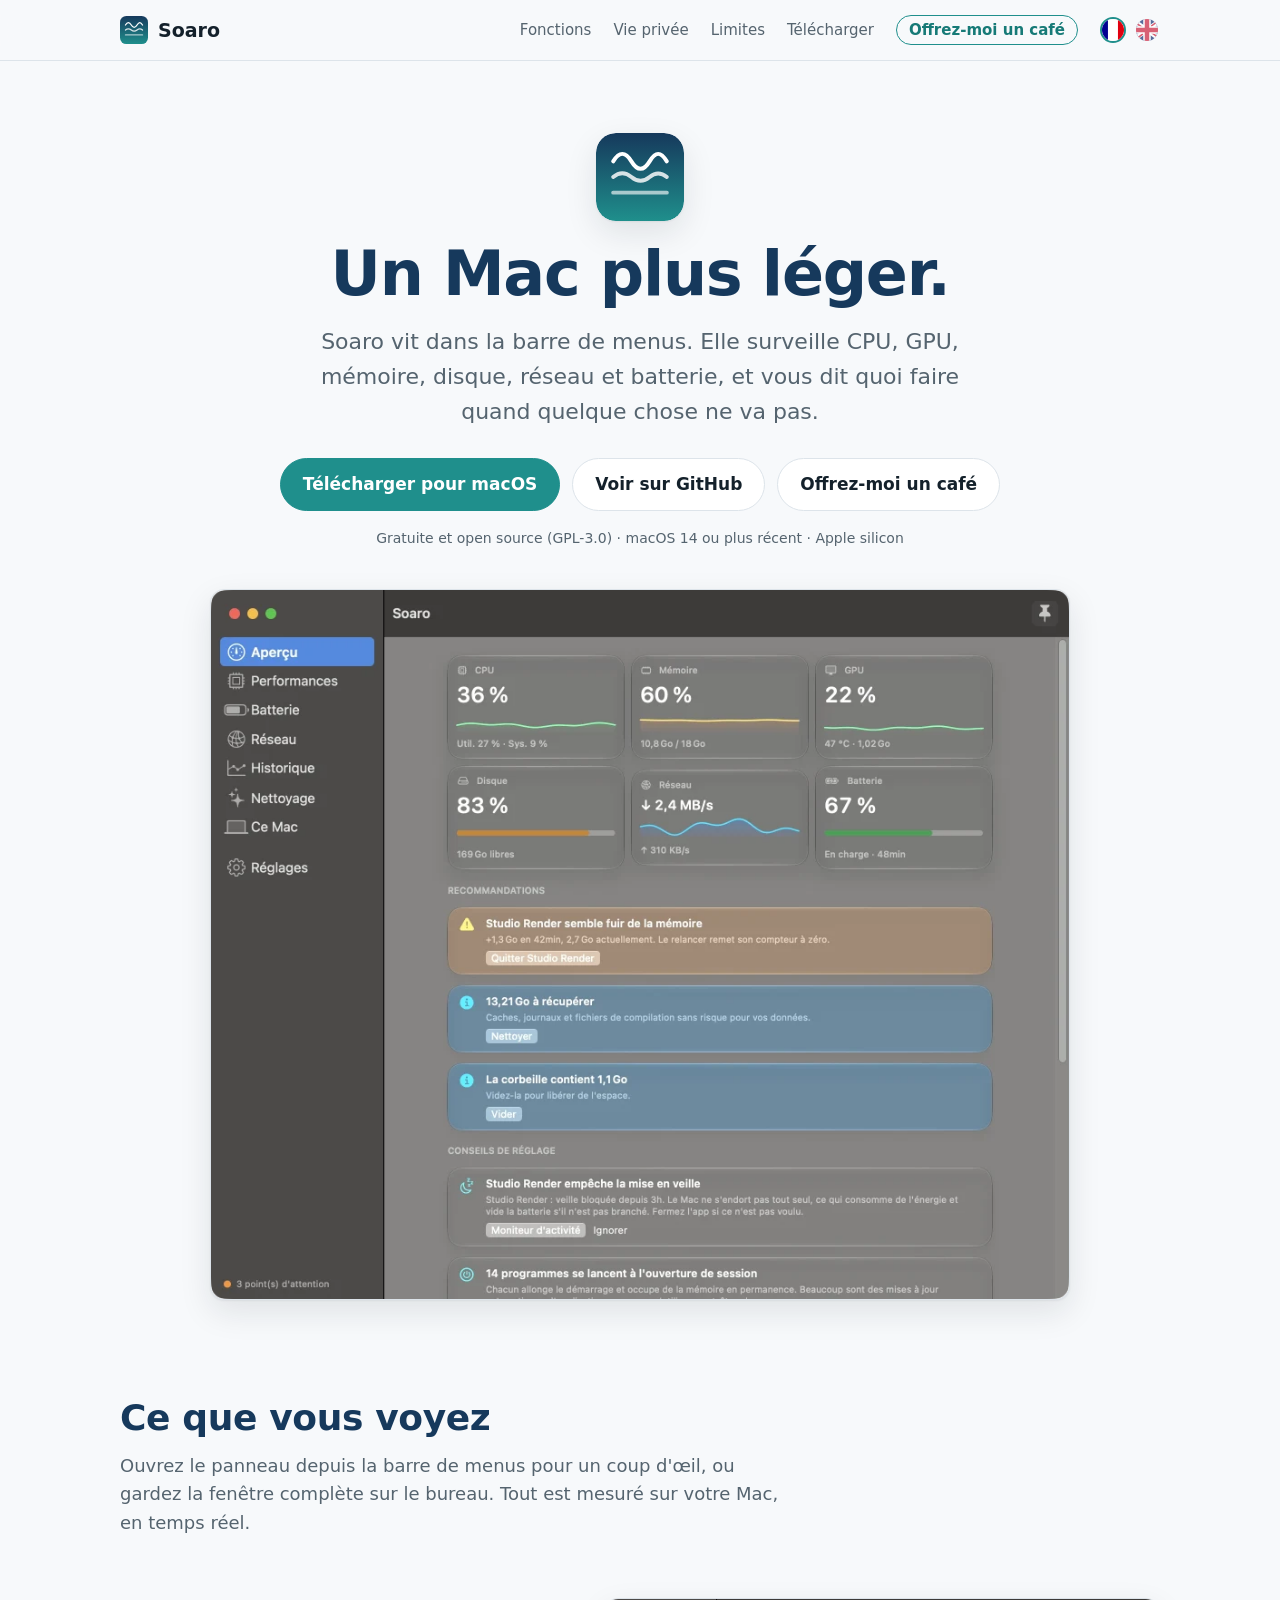
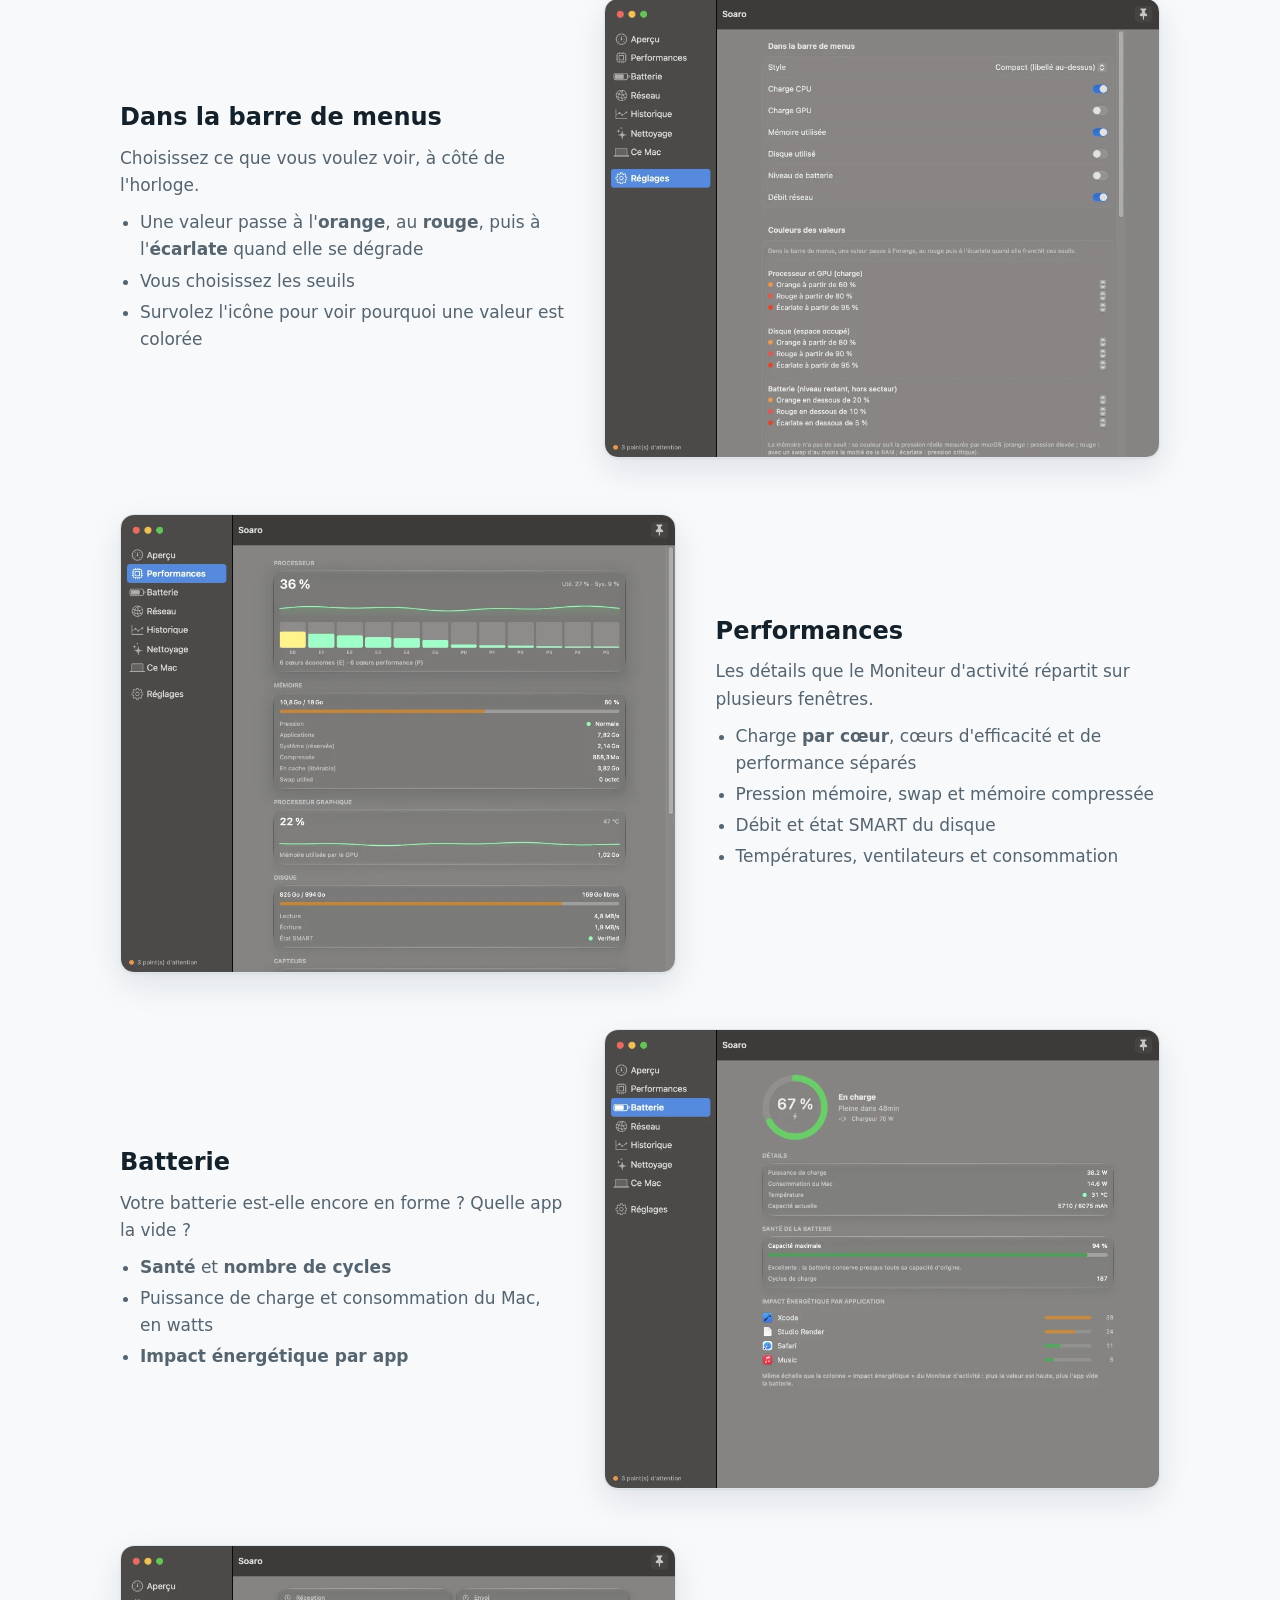
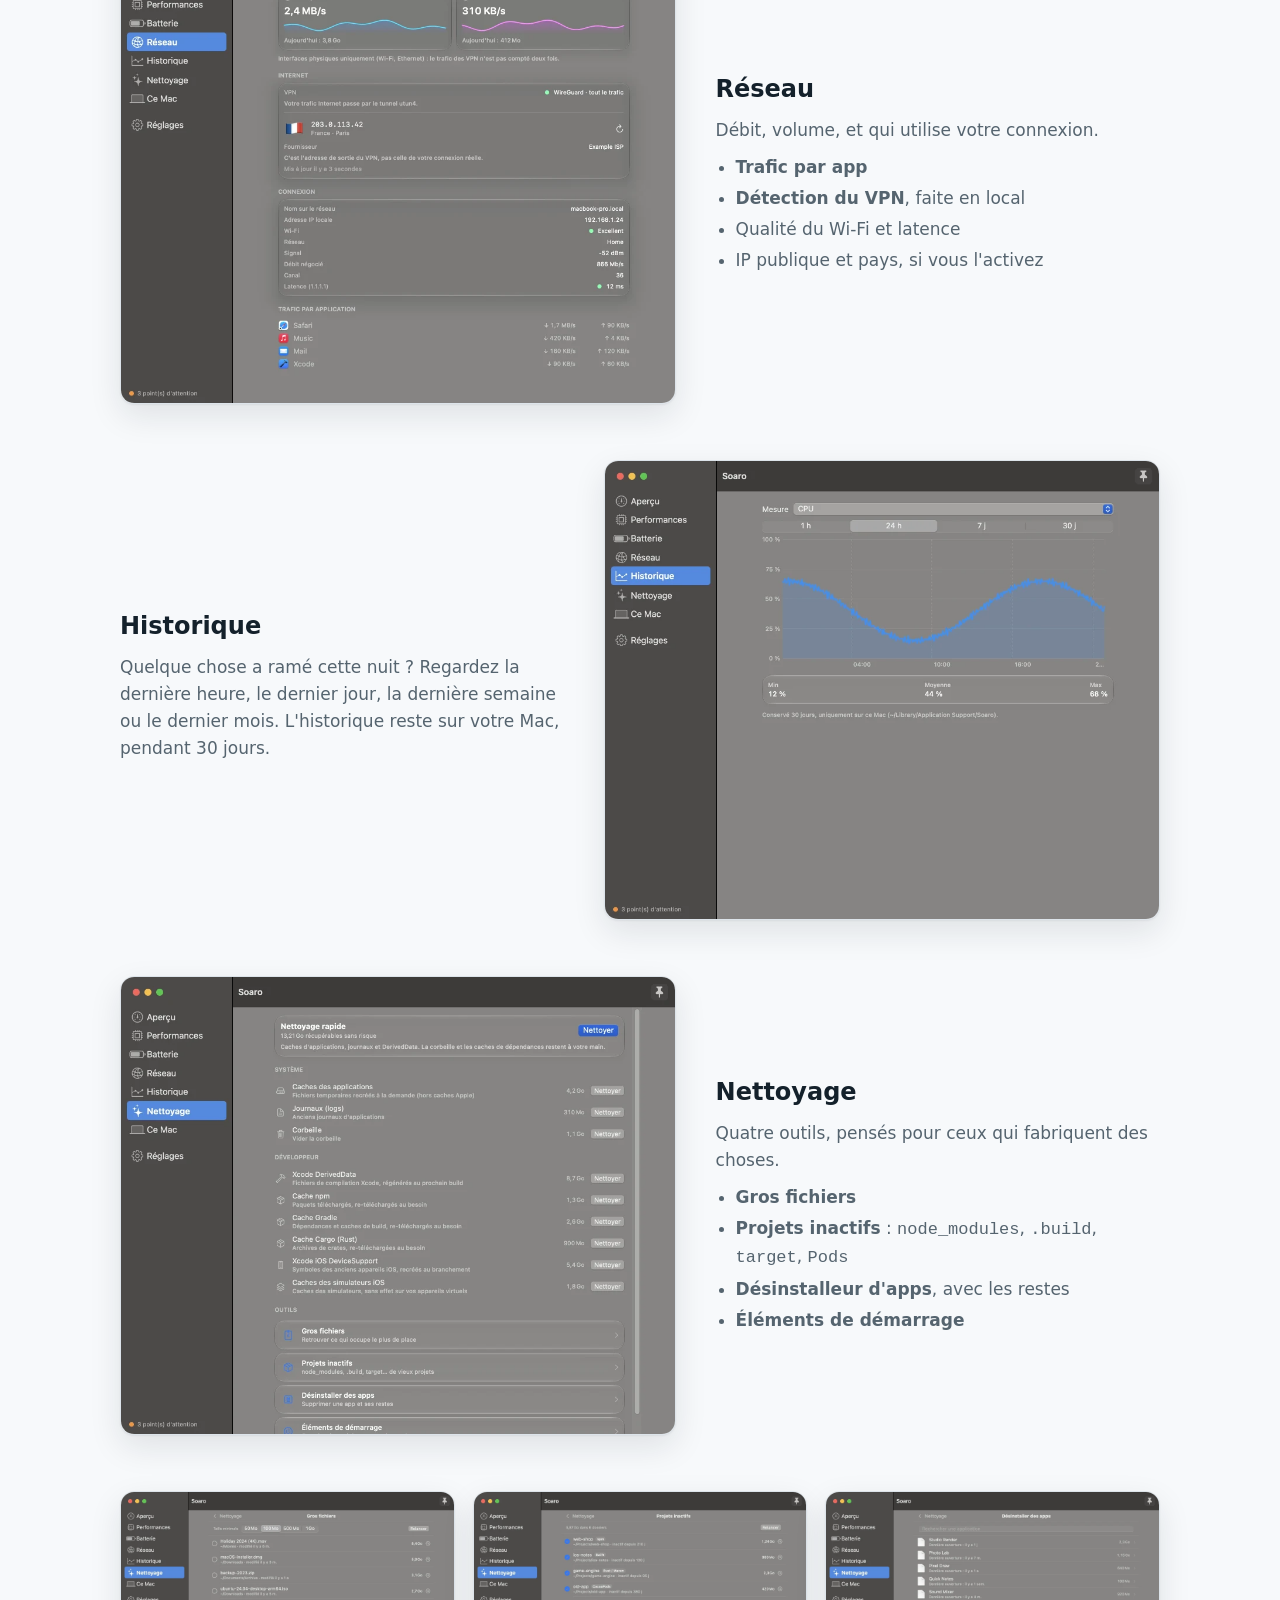
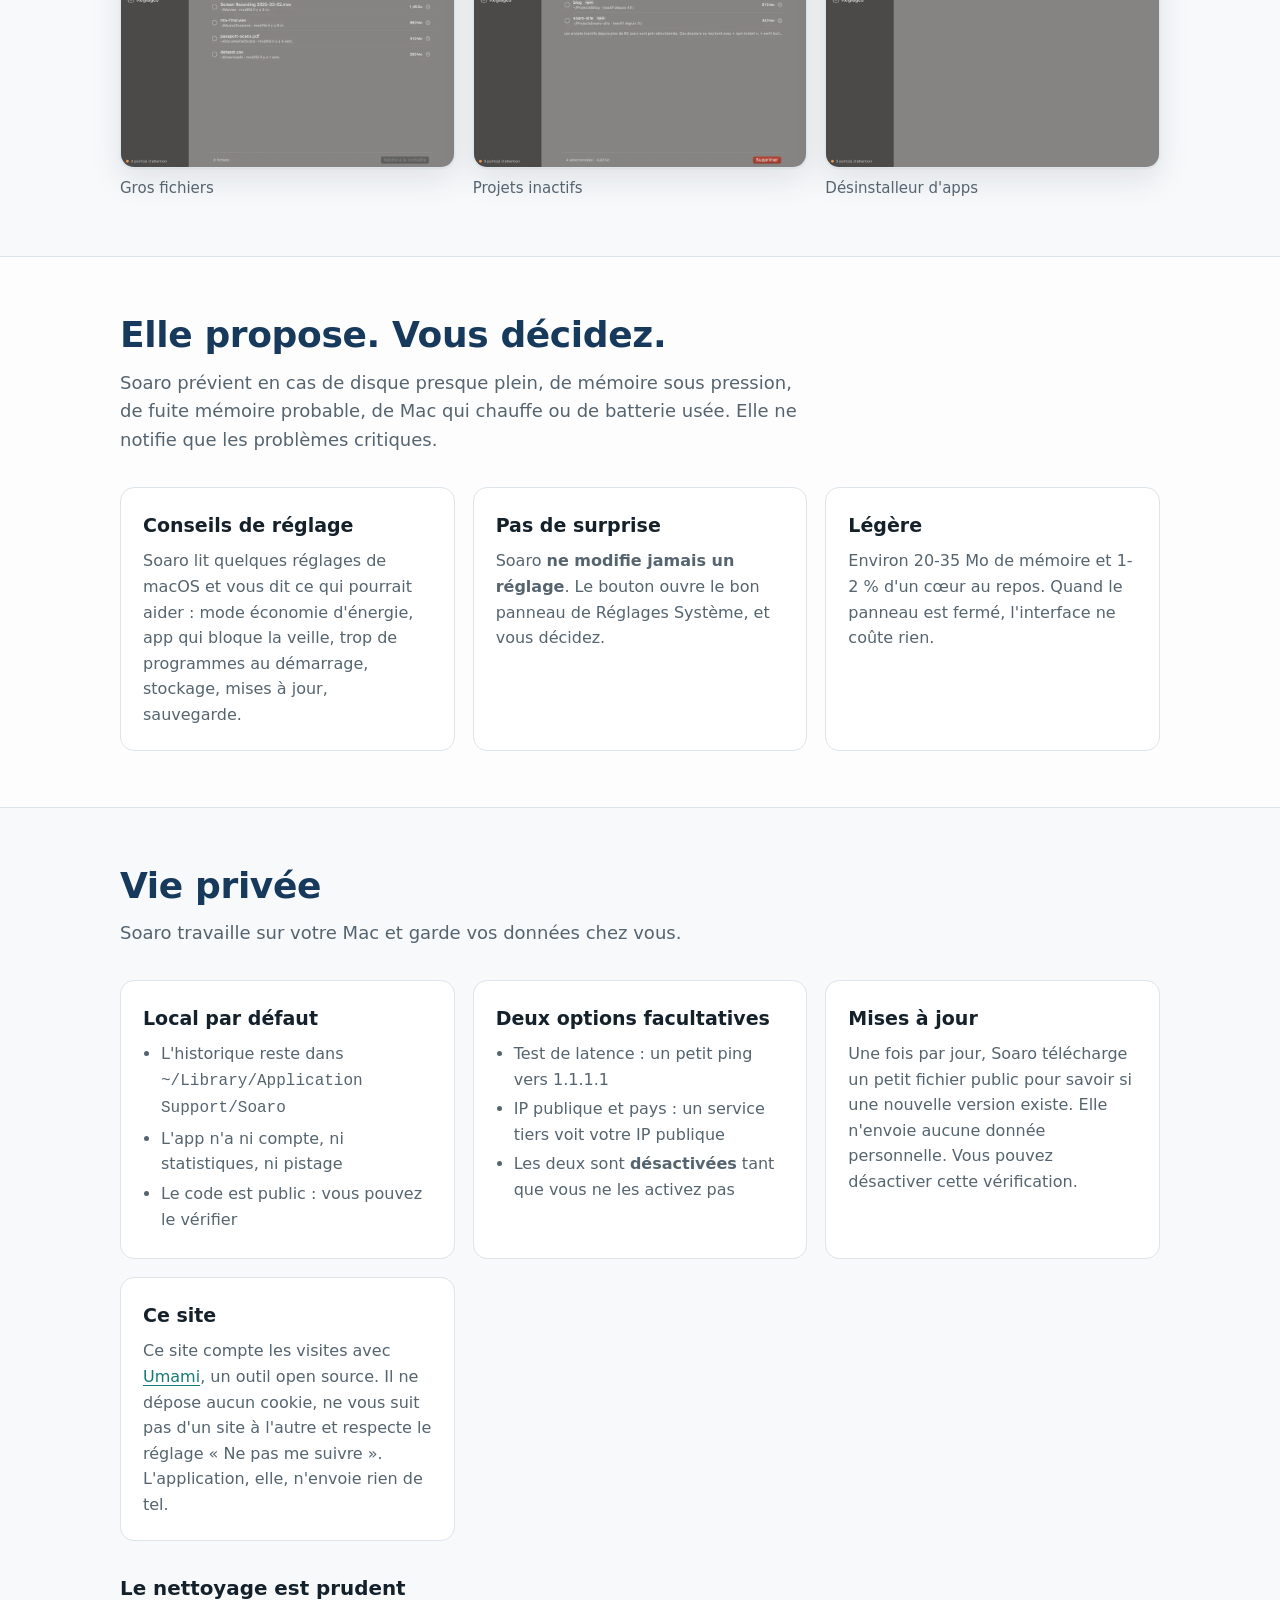
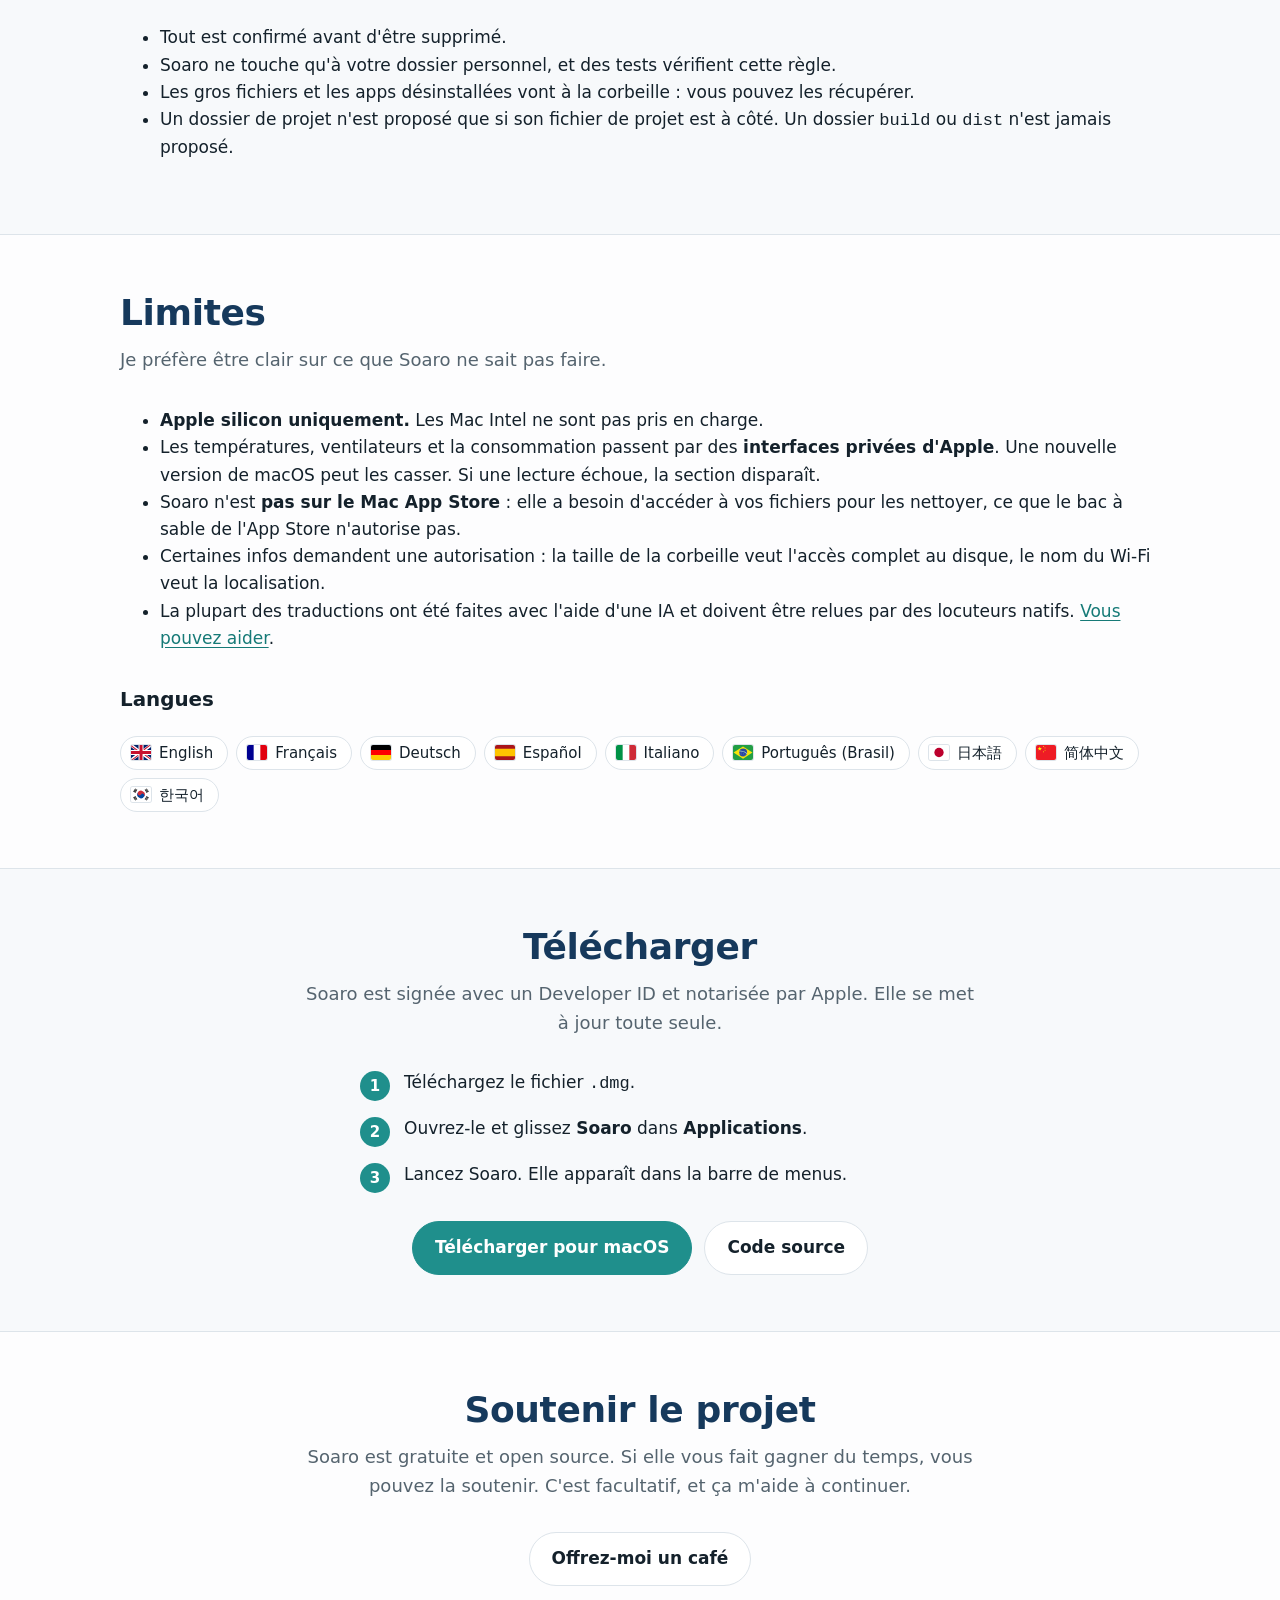
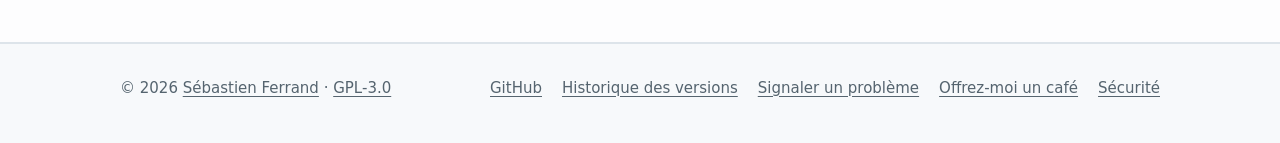
==== site/fr/index.html @ b53bcdc6 "Ajouter le site vitrine (EN/FR) : SEO, drapeaux, vignettes, Umami" ====
<!doctype html>
<html lang="fr">
<head>
  <meta charset="utf-8">
  <meta name="viewport" content="width=device-width, initial-scale=1">
  <title>Soaro : moniteur et nettoyeur Mac dans la barre de menus</title>
  <meta name="description" content="Soaro est une app Mac gratuite et open source. Elle surveille CPU, GPU, mémoire, disque, réseau et batterie depuis la barre de menus. Aucun pistage.">
  <meta name="robots" content="index, follow, max-image-preview:large">
  <meta name="author" content="Sébastien Ferrand">
  <meta name="color-scheme" content="light dark">
  <meta name="theme-color" media="(prefers-color-scheme: light)" content="#f7f9fb">
  <meta name="theme-color" media="(prefers-color-scheme: dark)" content="#0d151c">
  <link rel="canonical" href="https://soaro.app/fr/">
  <link rel="alternate" hreflang="en" href="https://soaro.app/">
  <link rel="alternate" hreflang="fr" href="https://soaro.app/fr/">
  <link rel="alternate" hreflang="x-default" href="https://soaro.app/">

  <link rel="icon" href="../favicon.ico" sizes="48x48">
  <link rel="icon" type="image/svg+xml" href="../icon.svg">
  <link rel="icon" type="image/png" sizes="32x32" href="../favicon-32.png">
  <link rel="apple-touch-icon" href="../apple-touch-icon.png">
  <link rel="manifest" href="../site.webmanifest">

  <meta property="og:type" content="website">
  <meta property="og:site_name" content="Soaro">
  <meta property="og:title" content="Soaro : un Mac plus léger">
  <meta property="og:description" content="Une app gratuite et open source dans la barre de menus, qui surveille votre Mac et aide à le garder rapide et propre.">
  <meta property="og:url" content="https://soaro.app/fr/">
  <meta property="og:locale" content="fr_FR">
  <meta property="og:locale:alternate" content="en_US">
  <meta property="og:image" content="https://soaro.app/og-fr.png">
  <meta property="og:image:type" content="image/png">
  <meta property="og:image:width" content="1200">
  <meta property="og:image:height" content="630">
  <meta property="og:image:alt" content="La fenêtre de Soaro avec les jauges CPU, mémoire, GPU, disque, réseau et batterie, à côté du titre « Un Mac plus léger. »">
  <meta name="twitter:card" content="summary_large_image">
  <meta name="twitter:title" content="Soaro : un Mac plus léger">
  <meta name="twitter:description" content="Une app gratuite et open source dans la barre de menus, qui surveille votre Mac et aide à le garder rapide et propre.">
  <meta name="twitter:image" content="https://soaro.app/og-fr.png">
  <meta name="twitter:image:alt" content="La fenêtre de Soaro avec les jauges CPU, mémoire, GPU, disque, réseau et batterie, à côté du titre « Un Mac plus léger. »">

  <link rel="stylesheet" href="../style.css">
  <script type="application/ld+json">
{
  "@context": "https://schema.org",
  "@graph": [
    {
      "@type": "WebSite",
      "@id": "https://soaro.app/#website",
      "url": "https://soaro.app/",
      "name": "Soaro",
      "inLanguage": [
        "en",
        "fr"
      ],
      "publisher": {
        "@id": "https://soaro.app/#author"
      }
    },
    {
      "@type": "Person",
      "@id": "https://soaro.app/#author",
      "name": "Sébastien Ferrand",
      "url": "https://sferrand.fr",
      "sameAs": [
        "https://sferrand.fr",
        "https://github.com/sebmafate"
      ]
    },
    {
      "@type": "SoftwareApplication",
      "@id": "https://soaro.app/fr/#app",
      "name": "Soaro",
      "url": "https://soaro.app/fr/",
      "description": "Soaro est une app Mac gratuite et open source. Elle surveille CPU, GPU, mémoire, disque, réseau et batterie depuis la barre de menus. Aucun pistage.",
      "applicationCategory": "UtilitiesApplication",
      "operatingSystem": "macOS 14 or later",
      "softwareRequirements": "Apple silicon Mac",
      "isAccessibleForFree": true,
      "offers": {
        "@type": "Offer",
        "price": "0",
        "priceCurrency": "EUR",
        "url": "https://github.com/sebmafate/soaro/releases/latest"
      },
      "downloadUrl": "https://github.com/sebmafate/soaro/releases/latest",
      "installUrl": "https://github.com/sebmafate/soaro/releases/latest",
      "license": "https://www.gnu.org/licenses/gpl-3.0.html",
      "codeRepository": "https://github.com/sebmafate/soaro",
      "image": "https://soaro.app/icon-512.png",
      "screenshot": [
        "https://soaro.app/og-fr.png",
        "https://soaro.app/screenshots/fr-performance.webp",
        "https://soaro.app/screenshots/fr-battery.webp",
        "https://soaro.app/screenshots/fr-network.webp"
      ],
      "featureList": [
        "Surveillance en temps réel du CPU, du GPU, de la mémoire, du disque, du réseau et de la batterie",
        "Charge par cœur, températures, ventilateurs et consommation",
        "Santé de la batterie, cycles et impact énergétique par app",
        "Détection du VPN et trafic réseau par app",
        "Historique sur 30 jours",
        "Nettoyage des caches, des gros fichiers, des projets de dev inactifs et des apps",
        "Recommandations et conseils de réglage, sans jamais modifier un réglage",
        "Neuf langues, aucun pistage"
      ],
      "inLanguage": [
        "en",
        "fr",
        "de",
        "es",
        "it",
        "pt-BR",
        "ja",
        "zh-Hans",
        "ko"
      ],
      "author": {
        "@id": "https://soaro.app/#author"
      },
      "isPartOf": {
        "@id": "https://soaro.app/#website"
      }
    }
  ]
}
  </script>
  <script defer src="https://stats.sferrand.fr/script.js" data-website-id="93d33848-dae3-495a-8455-1bc2f042047a" data-domains="soaro.app" data-do-not-track="true"></script>
</head>
<body>
<a class="skip" href="#main">Aller au contenu</a>
<header class="site">
  <div class="wrap">
    <a class="brand" href="./"><img src="../icon.svg" alt="" width="28" height="28">Soaro</a>
    <nav aria-label="Principal">
      <a class="hide-sm" href="#features">Fonctions</a>
      <a class="hide-sm" href="#privacy">Vie privée</a>
      <a class="hide-sm" href="#limits">Limites</a>
      <a href="#download">Télécharger</a>
      <a class="coffee hide-sm" href="https://buymeacoffee.com/sebmafate">Offrez-moi un café</a>
      <div class="langsel" role="group" aria-label="Langue">
        <a href="./" hreflang="fr" lang="fr" aria-current="page" title="Français"><img src="../flags/fr.svg" alt="Français" width="26" height="26"></a>
        <a href="../" hreflang="en" lang="en" title="English"><img src="../flags/gb.svg" alt="English" width="26" height="26"></a>
      </div>
    </nav>
  </div>
</header>

<main id="main">
  <div class="wrap hero">
    <img class="logo" src="../icon.svg" alt="Icône de Soaro" width="88" height="88">
    <h1>Un Mac plus léger.</h1>
    <p class="lead">Soaro vit dans la barre de menus. Elle surveille CPU, GPU, mémoire, disque, réseau et batterie, et vous dit quoi faire quand quelque chose ne va pas.</p>
    <div class="actions">
      <a class="btn primary" href="https://github.com/sebmafate/soaro/releases/latest">Télécharger pour macOS</a>
      <a class="btn" href="https://github.com/sebmafate/soaro">Voir sur GitHub</a>
      <a class="btn" href="https://buymeacoffee.com/sebmafate">Offrez-moi un café</a>
    </div>
    <p class="meta">Gratuite et open source (GPL-3.0) · macOS 14 ou plus récent · Apple silicon</p>
    <img class="shot" src="../screenshots/fr-overview-946.webp" srcset="../screenshots/fr-overview-946.webp 946w, ../screenshots/fr-overview.webp 1892w" sizes="(min-width: 900px) 860px, calc(100vw - 40px)" decoding="async" width="946" height="782" alt="La fenêtre de Soaro : six jauges pour CPU, mémoire, GPU, disque, réseau et batterie, puis des recommandations" fetchpriority="high">
  </div>

  <section id="features">
    <div class="wrap">
      <h2>Ce que vous voyez</h2>
      <p class="intro">Ouvrez le panneau depuis la barre de menus pour un coup d'œil, ou gardez la fenêtre complète sur le bureau. Tout est mesuré sur votre Mac, en temps réel.</p>

      <div class="feature">
        <div class="text">
          <h3>Dans la barre de menus</h3>
          <p>Choisissez ce que vous voulez voir, à côté de l'horloge.</p>
          <ul>
            <li>Une valeur passe à l'<strong>orange</strong>, au <strong>rouge</strong>, puis à l'<strong>écarlate</strong> quand elle se dégrade</li>
            <li>Vous choisissez les seuils</li>
            <li>Survolez l'icône pour voir pourquoi une valeur est colorée</li>
          </ul>
        </div>
        <img class="shot" src="../screenshots/fr-settings-946.webp" srcset="../screenshots/fr-settings-946.webp 946w, ../screenshots/fr-settings.webp 1892w" sizes="(min-width: 820px) 580px, calc(100vw - 40px)" decoding="async" width="946" height="782" loading="lazy" alt="Réglages : choix des valeurs affichées dans la barre de menus et seuils de couleur">
      </div>

      <div class="feature">
        <div class="text">
          <h3>Performances</h3>
          <p>Les détails que le Moniteur d'activité répartit sur plusieurs fenêtres.</p>
          <ul>
            <li>Charge <strong>par cœur</strong>, cœurs d'efficacité et de performance séparés</li>
            <li>Pression mémoire, swap et mémoire compressée</li>
            <li>Débit et état SMART du disque</li>
            <li>Températures, ventilateurs et consommation</li>
          </ul>
        </div>
        <img class="shot" src="../screenshots/fr-performance-946.webp" srcset="../screenshots/fr-performance-946.webp 946w, ../screenshots/fr-performance.webp 1892w" sizes="(min-width: 820px) 580px, calc(100vw - 40px)" decoding="async" width="946" height="782" loading="lazy" alt="Onglet Performances avec une barre par cœur de processeur et le détail de la mémoire">
      </div>

      <div class="feature">
        <div class="text">
          <h3>Batterie</h3>
          <p>Votre batterie est-elle encore en forme ? Quelle app la vide ?</p>
          <ul>
            <li><strong>Santé</strong> et <strong>nombre de cycles</strong></li>
            <li>Puissance de charge et consommation du Mac, en watts</li>
            <li><strong>Impact énergétique par app</strong></li>
          </ul>
        </div>
        <img class="shot" src="../screenshots/fr-battery-946.webp" srcset="../screenshots/fr-battery-946.webp 946w, ../screenshots/fr-battery.webp 1892w" sizes="(min-width: 820px) 580px, calc(100vw - 40px)" decoding="async" width="946" height="782" loading="lazy" alt="Onglet Batterie avec le niveau de charge, la santé et l'impact énergétique par app">
      </div>

      <div class="feature">
        <div class="text">
          <h3>Réseau</h3>
          <p>Débit, volume, et qui utilise votre connexion.</p>
          <ul>
            <li><strong>Trafic par app</strong></li>
            <li><strong>Détection du VPN</strong>, faite en local</li>
            <li>Qualité du Wi-Fi et latence</li>
            <li>IP publique et pays, si vous l'activez</li>
          </ul>
        </div>
        <img class="shot" src="../screenshots/fr-network-946.webp" srcset="../screenshots/fr-network-946.webp 946w, ../screenshots/fr-network.webp 1892w" sizes="(min-width: 820px) 580px, calc(100vw - 40px)" decoding="async" width="946" height="782" loading="lazy" alt="Onglet Réseau avec les débits, l'état du VPN et le trafic par app">
      </div>

      <div class="feature">
        <div class="text">
          <h3>Historique</h3>
          <p>Quelque chose a ramé cette nuit ? Regardez la dernière heure, le dernier jour, la dernière semaine ou le dernier mois. L'historique reste sur votre Mac, pendant 30 jours.</p>
        </div>
        <img class="shot" src="../screenshots/fr-history-946.webp" srcset="../screenshots/fr-history-946.webp 946w, ../screenshots/fr-history.webp 1892w" sizes="(min-width: 820px) 580px, calc(100vw - 40px)" decoding="async" width="946" height="782" loading="lazy" alt="Onglet Historique avec un graphique du CPU sur 24 heures">
      </div>

      <div class="feature">
        <div class="text">
          <h3>Nettoyage</h3>
          <p>Quatre outils, pensés pour ceux qui fabriquent des choses.</p>
          <ul>
            <li><strong>Gros fichiers</strong></li>
            <li><strong>Projets inactifs</strong> : <code>node_modules</code>, <code>.build</code>, <code>target</code>, <code>Pods</code></li>
            <li><strong>Désinstalleur d'apps</strong>, avec les restes</li>
            <li><strong>Éléments de démarrage</strong></li>
          </ul>
        </div>
        <img class="shot" src="../screenshots/fr-cleanup-946.webp" srcset="../screenshots/fr-cleanup-946.webp 946w, ../screenshots/fr-cleanup.webp 1892w" sizes="(min-width: 820px) 580px, calc(100vw - 40px)" decoding="async" width="946" height="782" loading="lazy" alt="Onglet Nettoyage avec les caches et les quatre outils">
      </div>

      <div class="tools">
        <figure><img class="shot" src="../screenshots/fr-cleanup-largeFiles-946.webp" srcset="../screenshots/fr-cleanup-largeFiles-946.webp 946w, ../screenshots/fr-cleanup-largeFiles.webp 1892w" sizes="(min-width: 820px) 330px, calc(100vw - 40px)" decoding="async" width="946" height="782" loading="lazy" alt="Outil Gros fichiers"><figcaption>Gros fichiers</figcaption></figure>
        <figure><img class="shot" src="../screenshots/fr-cleanup-devProjects-946.webp" srcset="../screenshots/fr-cleanup-devProjects-946.webp 946w, ../screenshots/fr-cleanup-devProjects.webp 1892w" sizes="(min-width: 820px) 330px, calc(100vw - 40px)" decoding="async" width="946" height="782" loading="lazy" alt="Outil Projets inactifs"><figcaption>Projets inactifs</figcaption></figure>
        <figure><img class="shot" src="../screenshots/fr-cleanup-uninstaller-946.webp" srcset="../screenshots/fr-cleanup-uninstaller-946.webp 946w, ../screenshots/fr-cleanup-uninstaller.webp 1892w" sizes="(min-width: 820px) 330px, calc(100vw - 40px)" decoding="async" width="946" height="782" loading="lazy" alt="Désinstalleur d'apps"><figcaption>Désinstalleur d'apps</figcaption></figure>
      </div>
    </div>
  </section>

  <section class="alt">
    <div class="wrap">
      <h2>Elle propose. Vous décidez.</h2>
      <p class="intro">Soaro prévient en cas de disque presque plein, de mémoire sous pression, de fuite mémoire probable, de Mac qui chauffe ou de batterie usée. Elle ne notifie que les problèmes critiques.</p>
      <div class="cards">
        <div class="card">
          <h3>Conseils de réglage</h3>
          <p>Soaro lit quelques réglages de macOS et vous dit ce qui pourrait aider : mode économie d'énergie, app qui bloque la veille, trop de programmes au démarrage, stockage, mises à jour, sauvegarde.</p>
        </div>
        <div class="card">
          <h3>Pas de surprise</h3>
          <p>Soaro <strong>ne modifie jamais un réglage</strong>. Le bouton ouvre le bon panneau de Réglages Système, et vous décidez.</p>
        </div>
        <div class="card">
          <h3>Légère</h3>
          <p>Environ 20-35 Mo de mémoire et 1-2 % d'un cœur au repos. Quand le panneau est fermé, l'interface ne coûte rien.</p>
        </div>
      </div>
    </div>
  </section>

  <section id="privacy">
    <div class="wrap">
      <h2>Vie privée</h2>
      <p class="intro">Soaro travaille sur votre Mac et garde vos données chez vous.</p>
      <div class="cards">
        <div class="card">
          <h3>Local par défaut</h3>
          <ul>
            <li>L'historique reste dans <code>~/Library/Application Support/Soaro</code></li>
            <li>L'app n'a ni compte, ni statistiques, ni pistage</li>
            <li>Le code est public : vous pouvez le vérifier</li>
          </ul>
        </div>
        <div class="card">
          <h3>Deux options facultatives</h3>
          <ul>
            <li>Test de latence : un petit ping vers 1.1.1.1</li>
            <li>IP publique et pays : un service tiers voit votre IP publique</li>
            <li>Les deux sont <strong>désactivées</strong> tant que vous ne les activez pas</li>
          </ul>
        </div>
        <div class="card">
          <h3>Mises à jour</h3>
          <p>Une fois par jour, Soaro télécharge un petit fichier public pour savoir si une nouvelle version existe. Elle n'envoie aucune donnée personnelle. Vous pouvez désactiver cette vérification.</p>
        </div>
        <div class="card">
          <h3>Ce site</h3>
          <p>Ce site compte les visites avec <a href="https://umami.is">Umami</a>, un outil open source. Il ne dépose aucun cookie, ne vous suit pas d'un site à l'autre et respecte le réglage « Ne pas me suivre ». L'application, elle, n'envoie rien de tel.</p>
        </div>
      </div>
      <h3 class="mt">Le nettoyage est prudent</h3>
      <ul>
        <li>Tout est confirmé avant d'être supprimé.</li>
        <li>Soaro ne touche qu'à votre dossier personnel, et des tests vérifient cette règle.</li>
        <li>Les gros fichiers et les apps désinstallées vont à la corbeille : vous pouvez les récupérer.</li>
        <li>Un dossier de projet n'est proposé que si son fichier de projet est à côté. Un dossier <code>build</code> ou <code>dist</code> n'est jamais proposé.</li>
      </ul>
    </div>
  </section>

  <section id="limits" class="alt">
    <div class="wrap">
      <h2>Limites</h2>
      <p class="intro">Je préfère être clair sur ce que Soaro ne sait pas faire.</p>
      <ul>
        <li><strong>Apple silicon uniquement.</strong> Les Mac Intel ne sont pas pris en charge.</li>
        <li>Les températures, ventilateurs et la consommation passent par des <strong>interfaces privées d'Apple</strong>. Une nouvelle version de macOS peut les casser. Si une lecture échoue, la section disparaît.</li>
        <li>Soaro n'est <strong>pas sur le Mac App Store</strong> : elle a besoin d'accéder à vos fichiers pour les nettoyer, ce que le bac à sable de l'App Store n'autorise pas.</li>
        <li>Certaines infos demandent une autorisation : la taille de la corbeille veut l'accès complet au disque, le nom du Wi-Fi veut la localisation.</li>
        <li>La plupart des traductions ont été faites avec l'aide d'une IA et doivent être relues par des locuteurs natifs. <a href="https://github.com/sebmafate/soaro/blob/main/CONTRIBUTING.md#translations">Vous pouvez aider</a>.</li>
      </ul>
      <h3 class="mt">Langues</h3>
      <ul class="langs">
        <li><img class="flag" src="../flags/gb.svg" alt="" width="20" height="15" loading="lazy">English</li>
        <li><img class="flag" src="../flags/fr.svg" alt="" width="20" height="15" loading="lazy">Français</li>
        <li><img class="flag" src="../flags/de.svg" alt="" width="20" height="15" loading="lazy">Deutsch</li>
        <li><img class="flag" src="../flags/es.svg" alt="" width="20" height="15" loading="lazy">Español</li>
        <li><img class="flag" src="../flags/it.svg" alt="" width="20" height="15" loading="lazy">Italiano</li>
        <li><img class="flag" src="../flags/br.svg" alt="" width="20" height="15" loading="lazy">Português (Brasil)</li>
        <li><img class="flag" src="../flags/jp.svg" alt="" width="20" height="15" loading="lazy">日本語</li>
        <li><img class="flag" src="../flags/cn.svg" alt="" width="20" height="15" loading="lazy">简体中文</li>
        <li><img class="flag" src="../flags/kr.svg" alt="" width="20" height="15" loading="lazy">한국어</li>
      </ul>
    </div>
  </section>

  <section id="download" class="download">
    <div class="wrap">
      <h2>Télécharger</h2>
      <p class="intro center-intro">Soaro est signée avec un Developer ID et notarisée par Apple. Elle se met à jour toute seule.</p>
      <div class="narrow">
        <ol class="steps">
          <li><span>Téléchargez le fichier <code>.dmg</code>.</span></li>
          <li><span>Ouvrez-le et glissez <strong>Soaro</strong> dans <strong>Applications</strong>.</span></li>
          <li><span>Lancez Soaro. Elle apparaît dans la barre de menus.</span></li>
        </ol>
      </div>
      <div class="actions">
        <a class="btn primary" href="https://github.com/sebmafate/soaro/releases/latest">Télécharger pour macOS</a>
        <a class="btn" href="https://github.com/sebmafate/soaro">Code source</a>
      </div>
    </div>
  </section>

  <section class="alt">
    <div class="wrap centered">
      <h2>Soutenir le projet</h2>
      <p class="intro center-intro">Soaro est gratuite et open source. Si elle vous fait gagner du temps, vous pouvez la soutenir. C'est facultatif, et ça m'aide à continuer.</p>
      <a class="btn" href="https://buymeacoffee.com/sebmafate">Offrez-moi un café</a>
    </div>
  </section>
</main>

<footer class="site">
  <div class="wrap">
    <span>© 2026 <a href="https://sferrand.fr" rel="author">Sébastien Ferrand</a> · <a href="https://github.com/sebmafate/soaro/blob/main/LICENSE">GPL-3.0</a></span>
    <nav aria-label="Bas de page">
      <a href="https://github.com/sebmafate/soaro">GitHub</a>
      <a href="https://github.com/sebmafate/soaro/blob/main/CHANGELOG.md">Historique des versions</a>
      <a href="https://github.com/sebmafate/soaro/issues">Signaler un problème</a>
      <a href="https://buymeacoffee.com/sebmafate">Offrez-moi un café</a>
      <a href="https://github.com/sebmafate/soaro/blob/main/SECURITY.md">Sécurité</a>
    </nav>
  </div>
</footer>
</body>
</html>
---- site/style.css ----
/* Soaro website. No framework, no script, no external font or request. */
:root {
  --bg: #f7f9fb;
  --surface: #ffffff;
  --text: #14212b;
  --muted: #55646f;
  --line: #dde4ea;
  --brand: #16395c;
  --accent: #1f8f8c;
  --accent-strong: #167a77;
  --on-accent: #ffffff;
  --shadow: 0 1px 2px rgba(20, 33, 43, .06), 0 12px 32px rgba(20, 33, 43, .10);
  --radius: 14px;
  --maxw: 1080px;
}
@media (prefers-color-scheme: dark) {
  :root:not([data-theme="light"]) {
    --bg: #0d151c;
    --surface: #131f29;
    --text: #e8eef2;
    --muted: #9bacb8;
    --line: #223441;
    --brand: #8cc4ee;
    --accent: #3fb7b3;
    --accent-strong: #5cc9c5;
    --on-accent: #06201f;
    --shadow: 0 1px 2px rgba(0, 0, 0, .4), 0 12px 32px rgba(0, 0, 0, .45);
  }
}
* { box-sizing: border-box; }
html { scroll-behavior: smooth; }
body {
  margin: 0;
  background: var(--bg);
  color: var(--text);
  font: 17px/1.6 -apple-system, BlinkMacSystemFont, "SF Pro Text", "Segoe UI", system-ui, sans-serif;
  -webkit-font-smoothing: antialiased;
}
a { color: var(--accent-strong); text-underline-offset: 3px; }
a:hover { text-decoration-thickness: 2px; }
img { max-width: 100%; height: auto; display: block; }
.wrap { max-width: var(--maxw); margin: 0 auto; padding: 0 20px; }

.skip { position: absolute; left: -9999px; top: 8px; z-index: 20; background: var(--accent); color: var(--on-accent); padding: 8px 14px; border-radius: 8px; }
.skip:focus { left: 8px; }

/* Header */
header.site { position: sticky; top: 0; z-index: 10; background: color-mix(in srgb, var(--bg) 88%, transparent);
  backdrop-filter: saturate(180%) blur(14px); -webkit-backdrop-filter: saturate(180%) blur(14px); border-bottom: 1px solid var(--line); }
header.site .wrap { display: flex; align-items: center; gap: 20px; height: 60px; }
.brand { display: flex; align-items: center; gap: 10px; font-weight: 700; font-size: 19px; color: var(--text); text-decoration: none; }
.brand img { width: 28px; height: 28px; }
header.site nav { margin-left: auto; display: flex; align-items: center; gap: 22px; font-size: 15px; }
header.site nav a { color: var(--muted); text-decoration: none; }
header.site nav a:hover { color: var(--text); }
.coffee { border: 1px solid var(--accent); border-radius: 999px; padding: 2px 12px; color: var(--accent-strong) !important; font-weight: 600; }
.coffee:hover { background: var(--accent); color: var(--on-accent) !important; }
.langsel { display: flex; align-items: center; gap: 8px; }
.langsel a { display: block; line-height: 0; border-radius: 50%; }
.langsel img { width: 26px; height: 26px; border-radius: 50%; object-fit: cover; border: 2px solid transparent; opacity: .65; transition: opacity .15s; }
.langsel a:hover img, .langsel a:focus-visible img { opacity: 1; }
.langsel a[aria-current] img { opacity: 1; border-color: var(--accent); }
@media (max-width: 720px) { header.site nav a.hide-sm { display: none; } header.site nav { gap: 14px; } }

/* Buttons */
.btn { display: inline-flex; align-items: center; gap: 8px; padding: 12px 22px; border-radius: 999px; font-weight: 600; text-decoration: none;
  border: 1px solid var(--line); color: var(--text); background: var(--surface); }
.btn:hover { border-color: var(--accent); }
.btn.primary { background: var(--accent); border-color: var(--accent); color: var(--on-accent); }
.btn.primary:hover { background: var(--accent-strong); border-color: var(--accent-strong); }
.btn:focus-visible, a:focus-visible { outline: 3px solid var(--accent); outline-offset: 3px; }

/* Hero */
.hero { text-align: center; padding: 72px 0 40px; }
.hero img.logo { width: 88px; height: 88px; margin: 0 auto 20px; border-radius: 20px; box-shadow: var(--shadow); }
.hero h1 { font-size: clamp(38px, 6vw, 62px); line-height: 1.08; margin: 0 0 16px; letter-spacing: -0.02em; color: var(--brand); }
.hero p.lead { font-size: clamp(18px, 2.2vw, 22px); color: var(--muted); max-width: 680px; margin: 0 auto 28px; }
.hero .actions { display: flex; gap: 12px; justify-content: center; flex-wrap: wrap; }
.hero .meta { margin-top: 16px; font-size: 14px; color: var(--muted); }
.shot { border-radius: var(--radius); box-shadow: var(--shadow); border: 1px solid var(--line); background: var(--surface); }
.hero .shot { margin: 40px auto 0; max-width: 860px; width: 100%; }

/* Sections */
section { padding: 56px 0; }
section h2 { font-size: clamp(26px, 3.6vw, 36px); line-height: 1.2; margin: 0 0 12px; letter-spacing: -0.01em; color: var(--brand); }
section .intro { color: var(--muted); max-width: 680px; margin: 0 0 32px; font-size: 18px; }
.alt { background: color-mix(in srgb, var(--surface) 70%, var(--bg)); border-block: 1px solid var(--line); }

.feature { display: grid; grid-template-columns: 1fr 1.25fr; gap: 40px; align-items: center; padding: 28px 0; }
.feature:nth-child(even) { grid-template-columns: 1.25fr 1fr; }
.feature:nth-child(even) .text { order: 2; }
.feature h3 { margin: 0 0 8px; font-size: 24px; color: var(--text); }
.feature p { margin: 0 0 10px; color: var(--muted); }
.feature ul { margin: 0; padding-left: 20px; color: var(--muted); }
.feature li { margin: 4px 0; }
@media (max-width: 820px) {
  .feature, .feature:nth-child(even) { grid-template-columns: 1fr; gap: 20px; }
  .feature:nth-child(even) .text { order: 0; }
}

.cards { display: grid; grid-template-columns: repeat(auto-fit, minmax(260px, 1fr)); gap: 18px; }
.card { background: var(--surface); border: 1px solid var(--line); border-radius: var(--radius); padding: 22px; }
.card h3 { margin: 0 0 8px; font-size: 19px; }
.card p, .card ul { margin: 0; color: var(--muted); font-size: 16px; }
.card ul { padding-left: 18px; }
.card li { margin: 4px 0; }

.tools { display: grid; grid-template-columns: repeat(auto-fit, minmax(230px, 1fr)); gap: 18px; margin-top: 28px; }
.tools figure { margin: 0; }
.tools figcaption { font-size: 15px; color: var(--muted); margin-top: 8px; }

.steps { counter-reset: step; list-style: none; padding: 0; margin: 0 0 28px; display: grid; gap: 14px; }
.steps li { counter-increment: step; display: flex; gap: 14px; align-items: flex-start; }
.steps li::before { content: counter(step); flex: none; width: 30px; height: 30px; border-radius: 50%; background: var(--accent); color: var(--on-accent);
  font-weight: 700; display: grid; place-items: center; font-size: 15px; margin-top: 2px; }

.langs { display: flex; flex-wrap: wrap; gap: 8px; margin: 0; padding: 0; list-style: none; }
.langs li { display: inline-flex; align-items: center; gap: 8px; border: 1px solid var(--line); border-radius: 999px; padding: 4px 14px 4px 10px; background: var(--surface); font-size: 15px; }
.langs img.flag { width: 20px; height: 15px; border-radius: 2px; box-shadow: 0 0 0 1px var(--line); }

.download { text-align: center; }
.download .actions { display: flex; gap: 12px; justify-content: center; flex-wrap: wrap; margin-top: 8px; }

footer.site { border-top: 1px solid var(--line); padding: 32px 0 48px; color: var(--muted); font-size: 15px; }
footer.site .wrap { display: flex; flex-wrap: wrap; gap: 12px 28px; justify-content: space-between; }
footer.site nav { display: flex; gap: 20px; flex-wrap: wrap; }
footer.site a { color: var(--muted); }

.mt { margin-top: 32px; }
.centered { text-align: center; }
.center-intro { margin-inline: auto !important; }
.narrow { max-width: 560px; margin: 0 auto 24px; text-align: left; }

@media (prefers-reduced-motion: reduce) { html { scroll-behavior: auto; } }
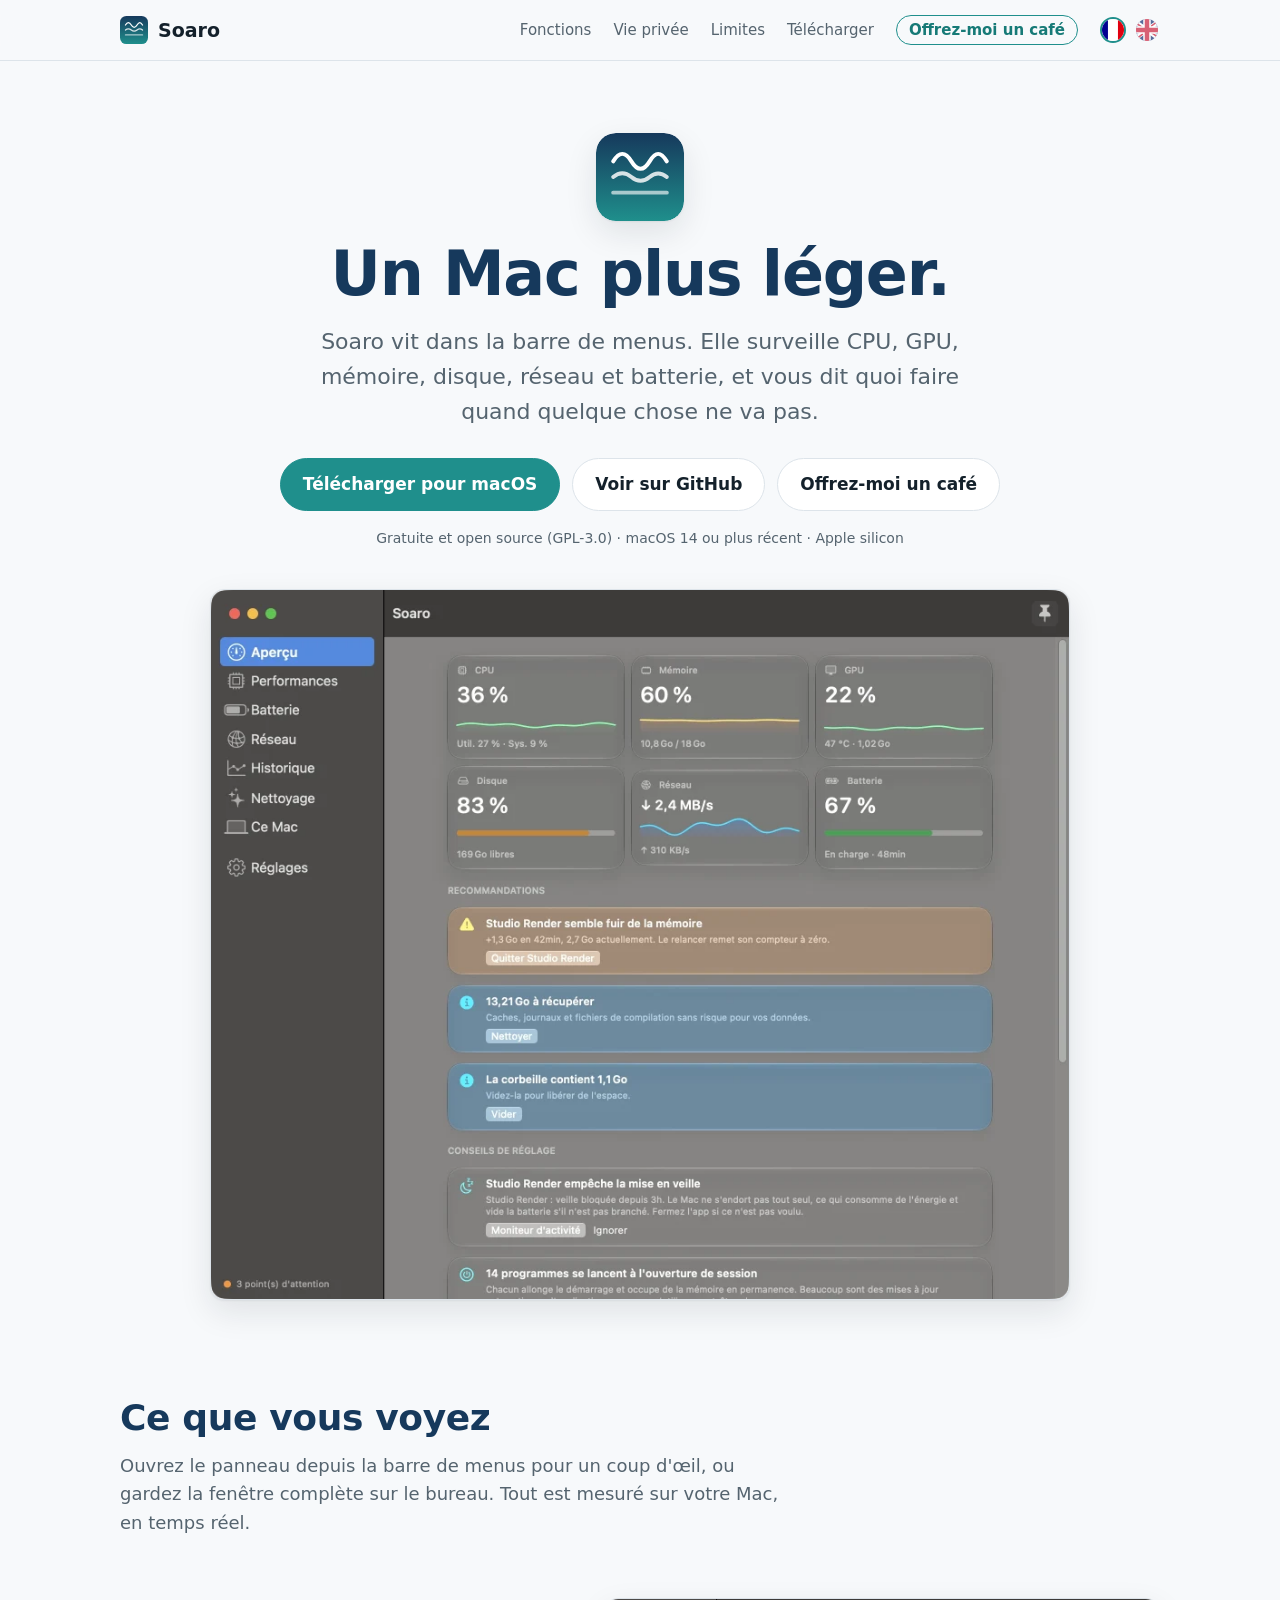
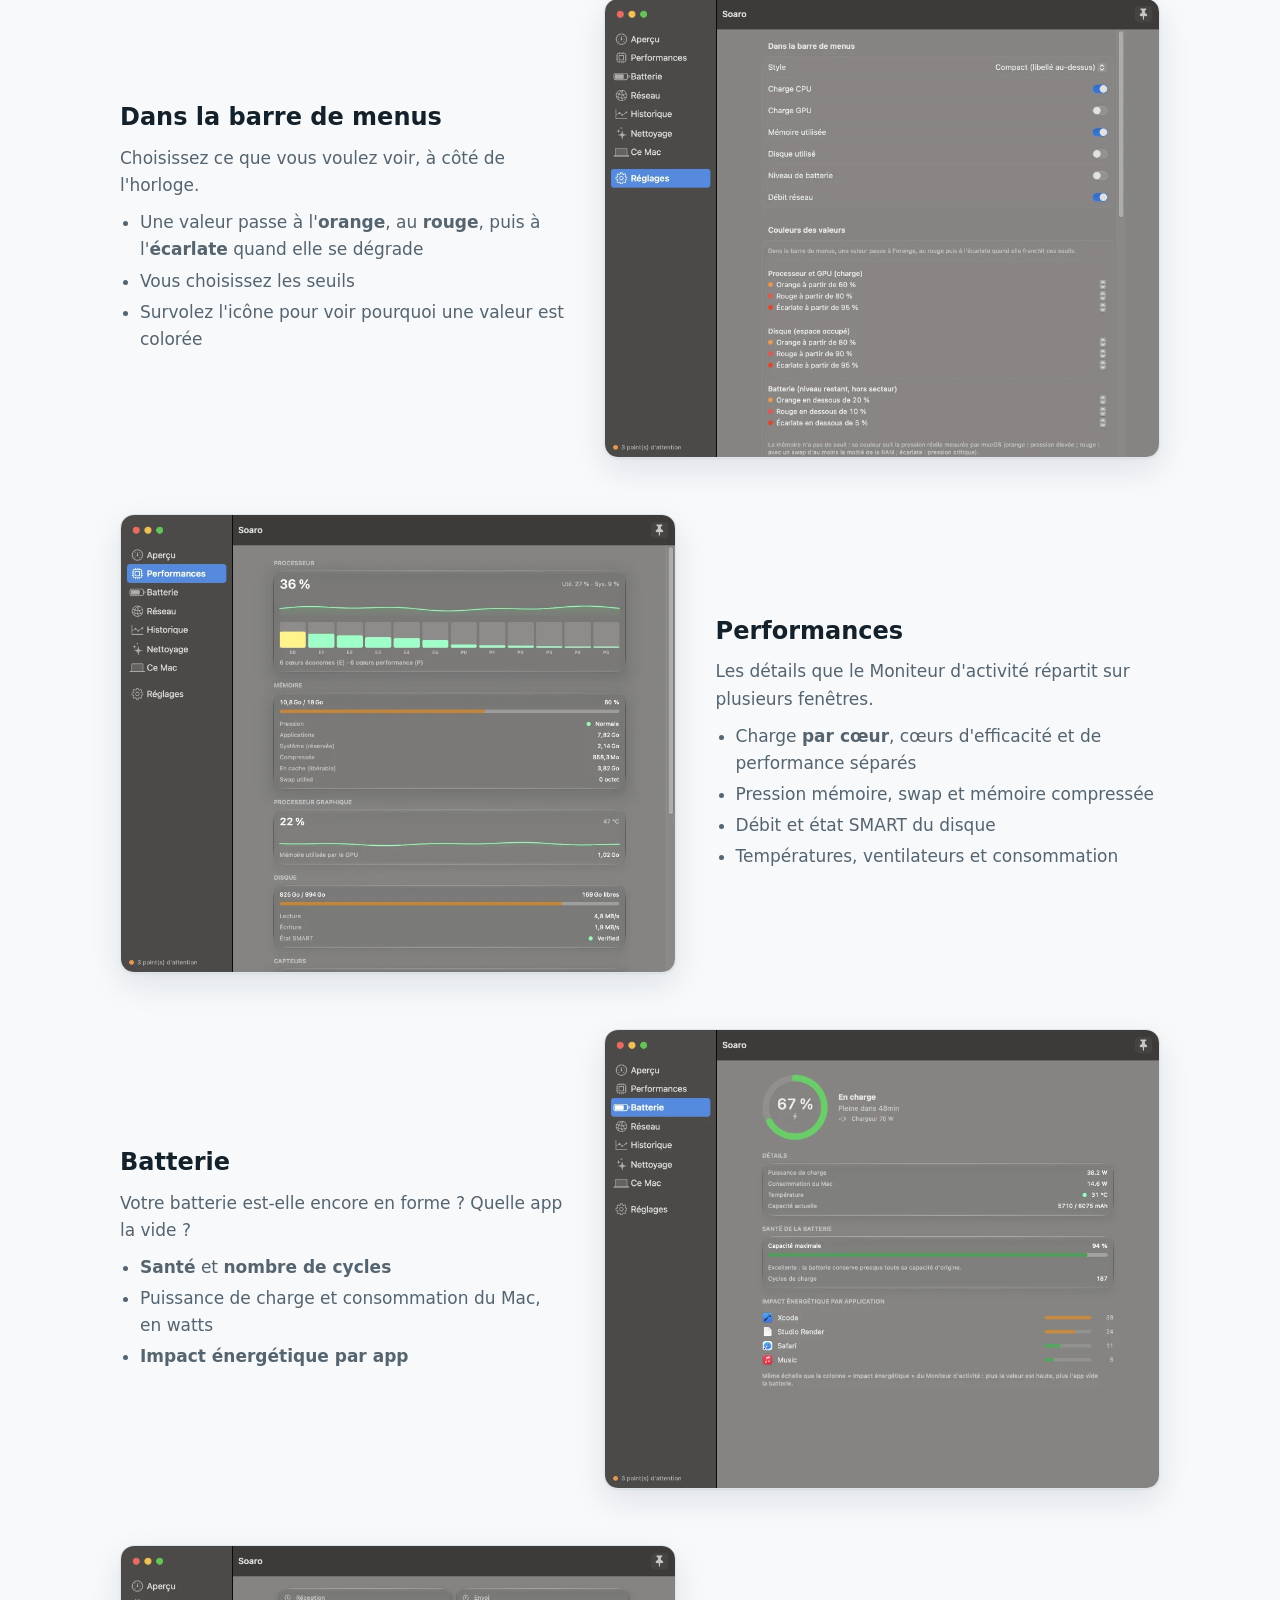
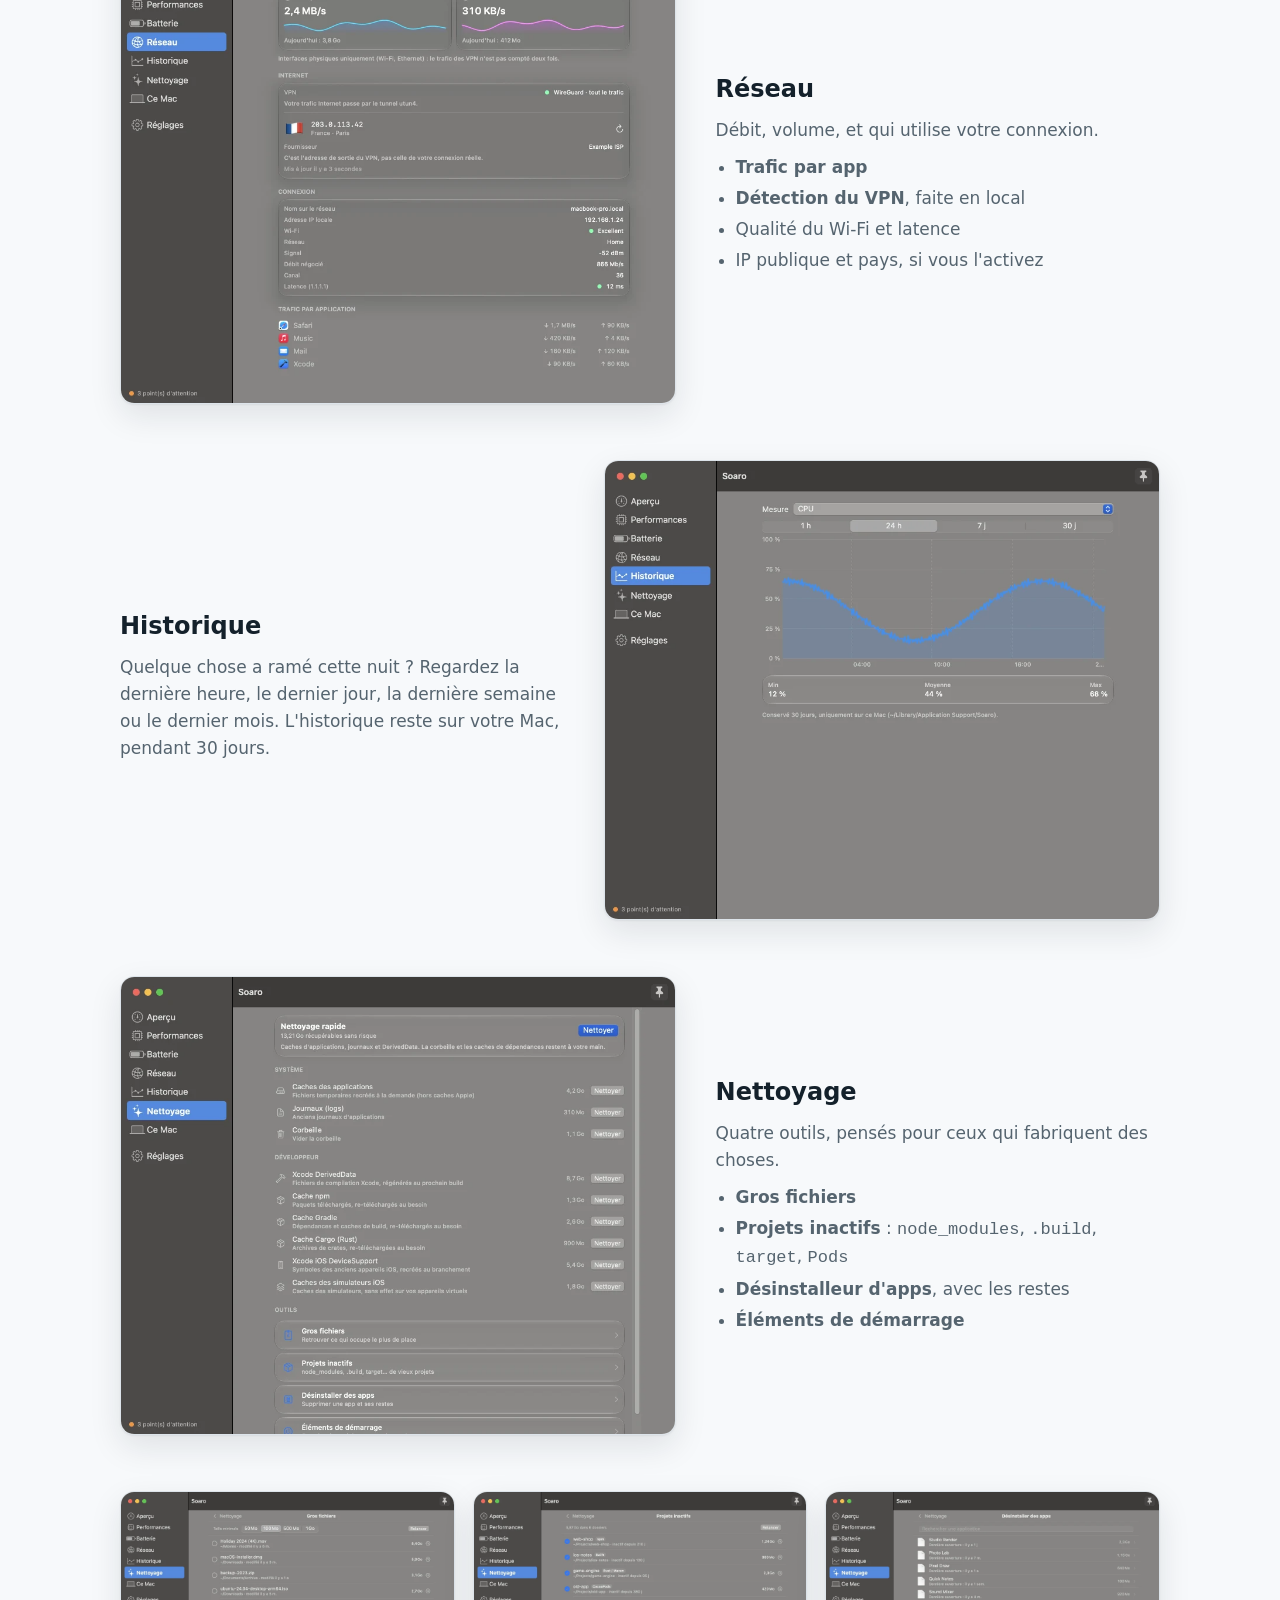
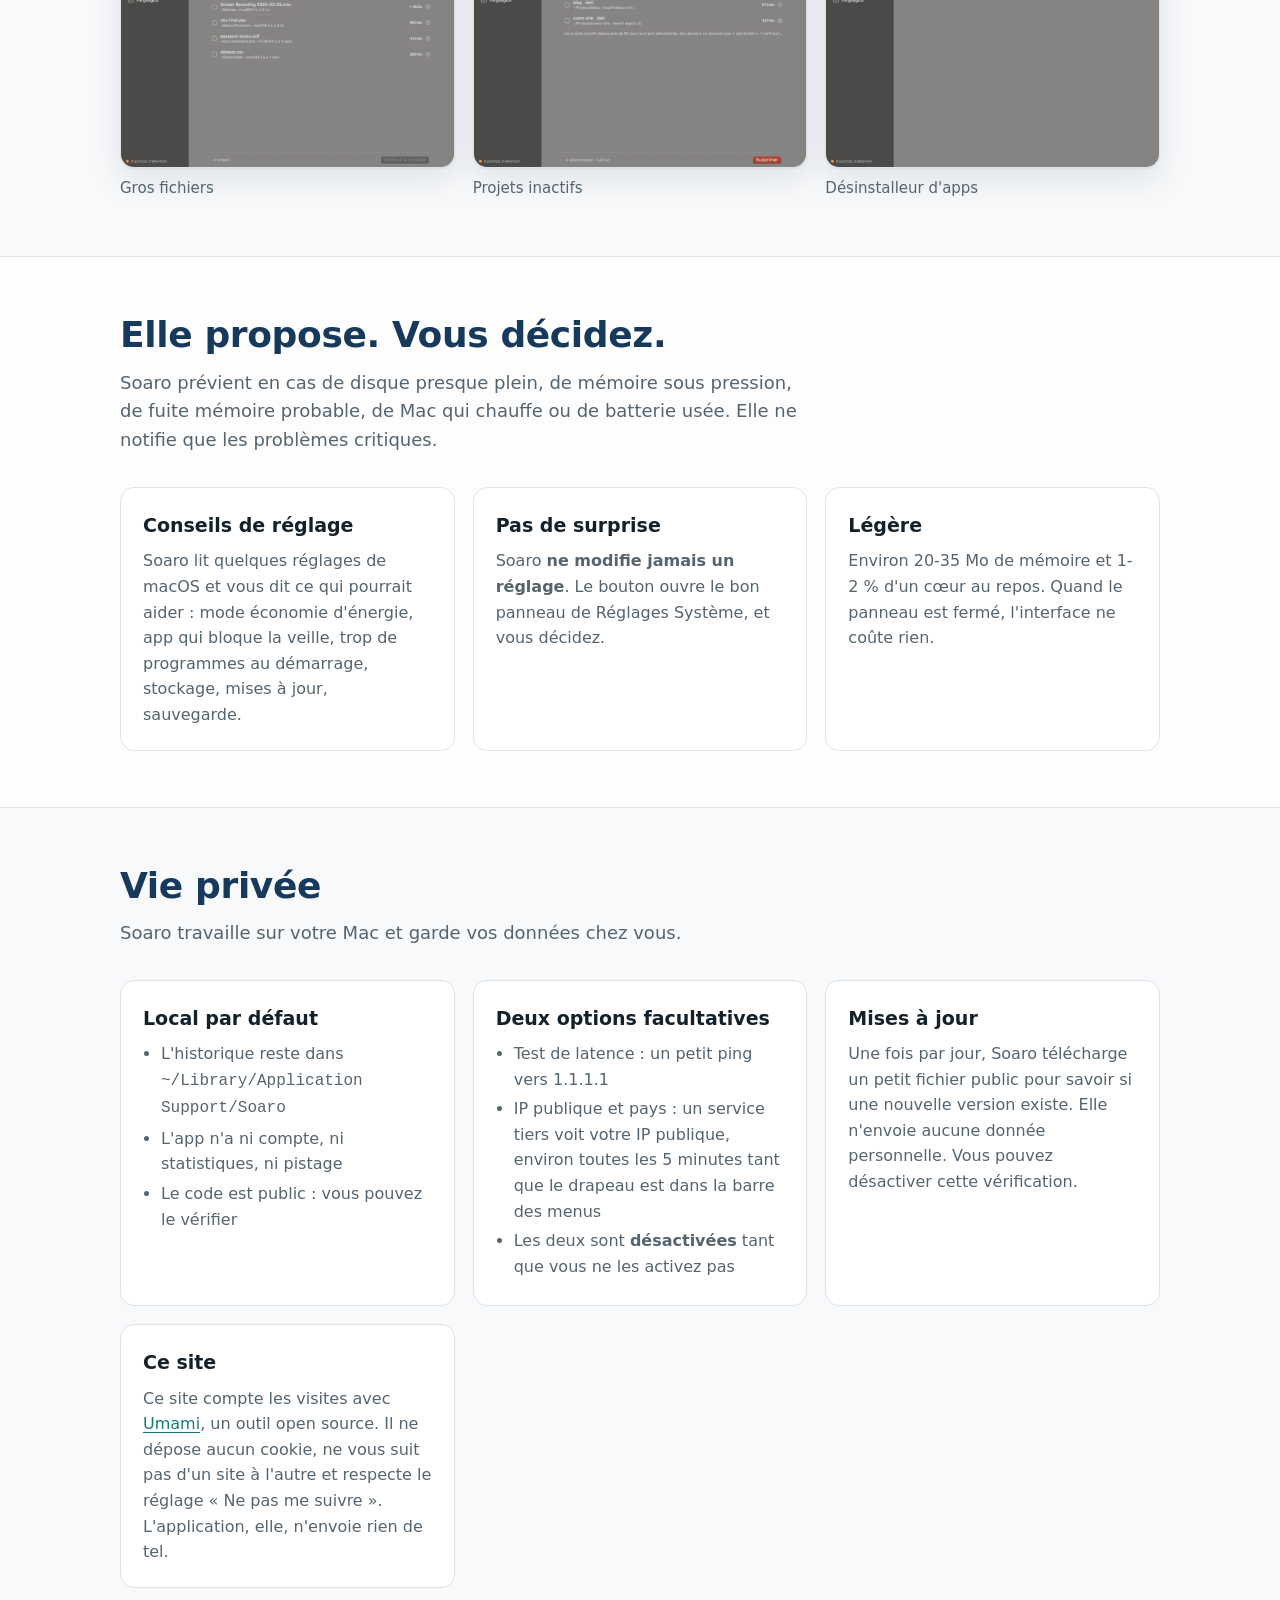
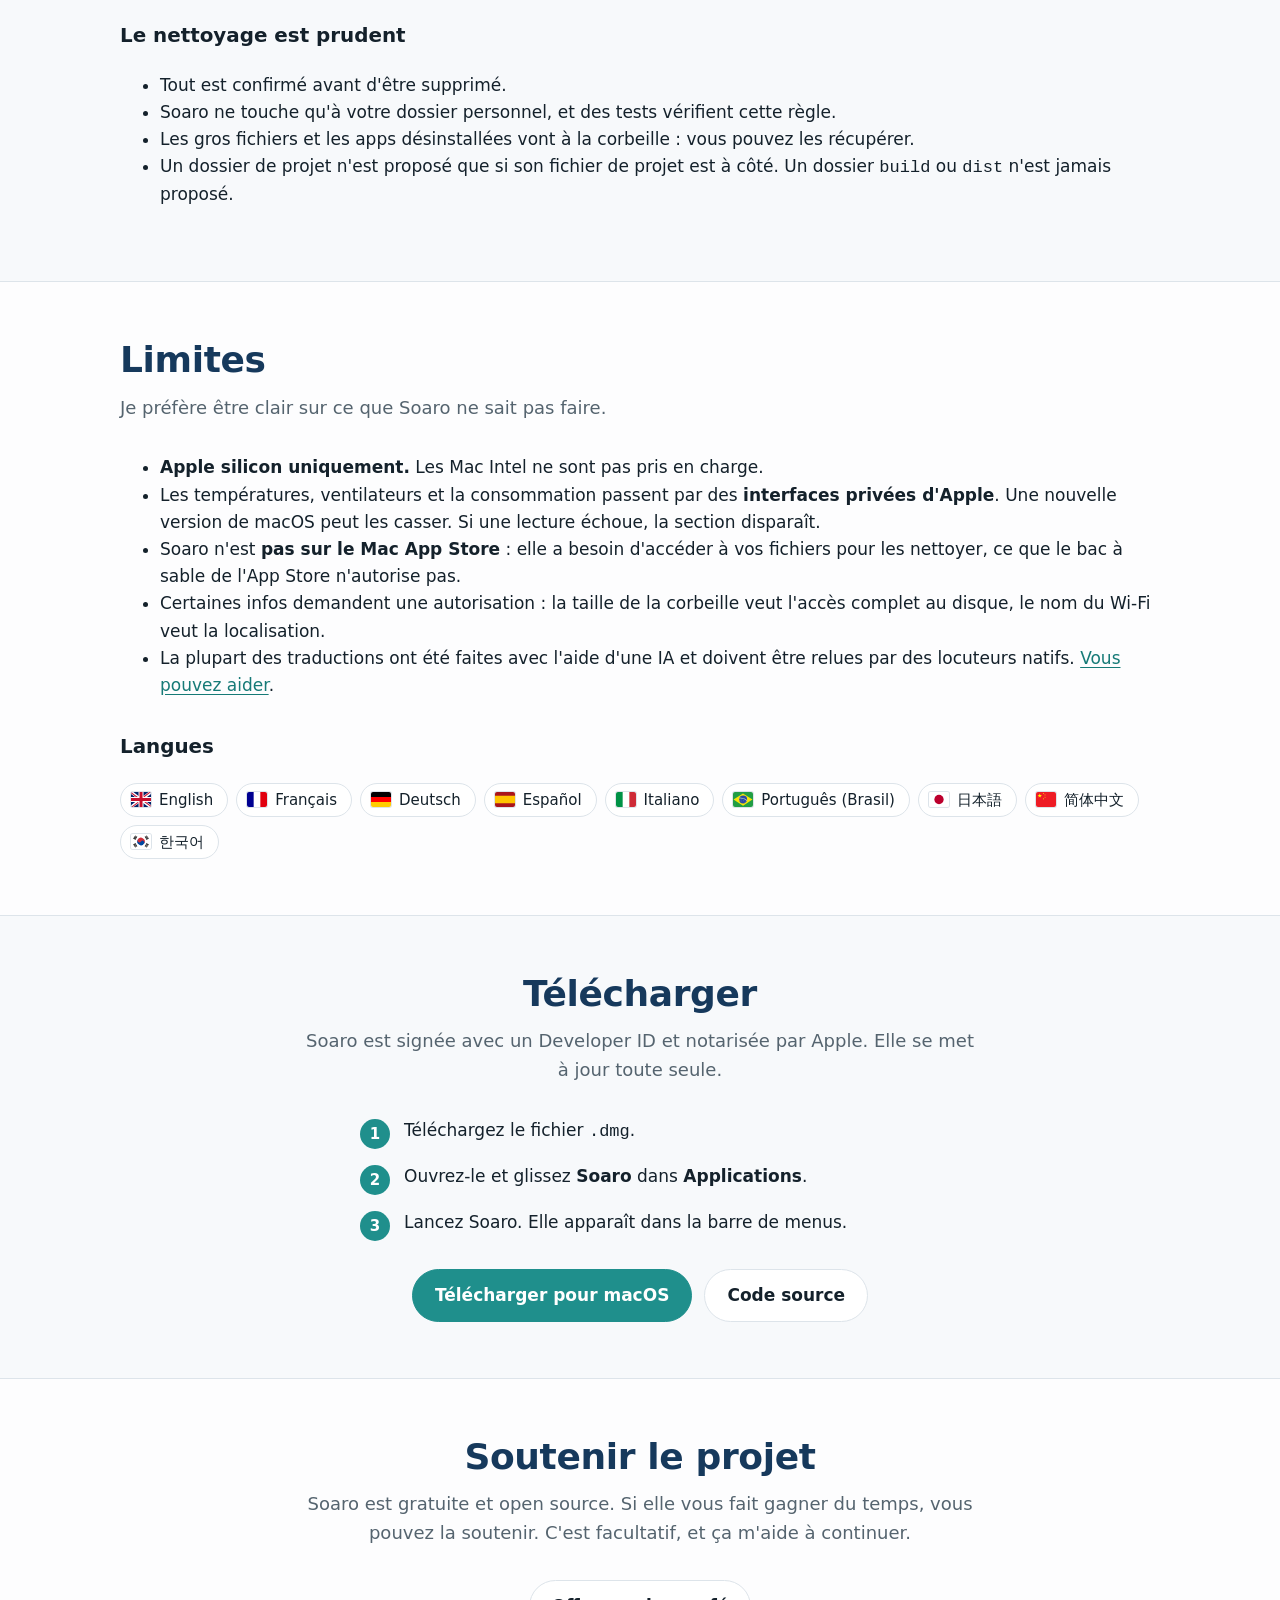
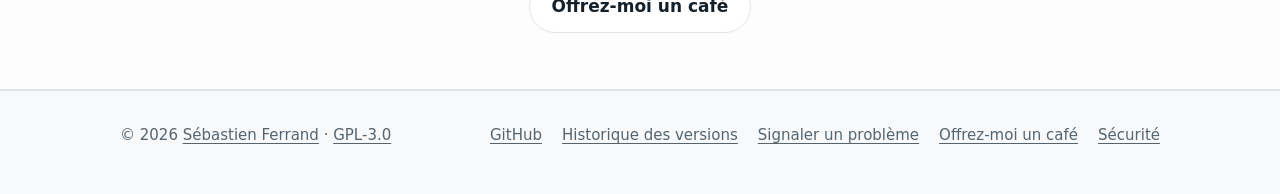
==== commit eeaa5a27: "SL19 T4 : la recherche d'IP publique tourne aussi tant que le drapeau est affiché (fonction pure, pa" ====
--- a/site/fr/index.html
+++ b/site/fr/index.html
@@ -287,7 +287,7 @@
           <h3>Deux options facultatives</h3>
           <ul>
             <li>Test de latence : un petit ping vers 1.1.1.1</li>
-            <li>IP publique et pays : un service tiers voit votre IP publique</li>
+            <li>IP publique et pays : un service tiers voit votre IP publique, environ toutes les 5 minutes tant que le drapeau est dans la barre des menus</li>
             <li>Les deux sont <strong>désactivées</strong> tant que vous ne les activez pas</li>
           </ul>
         </div>
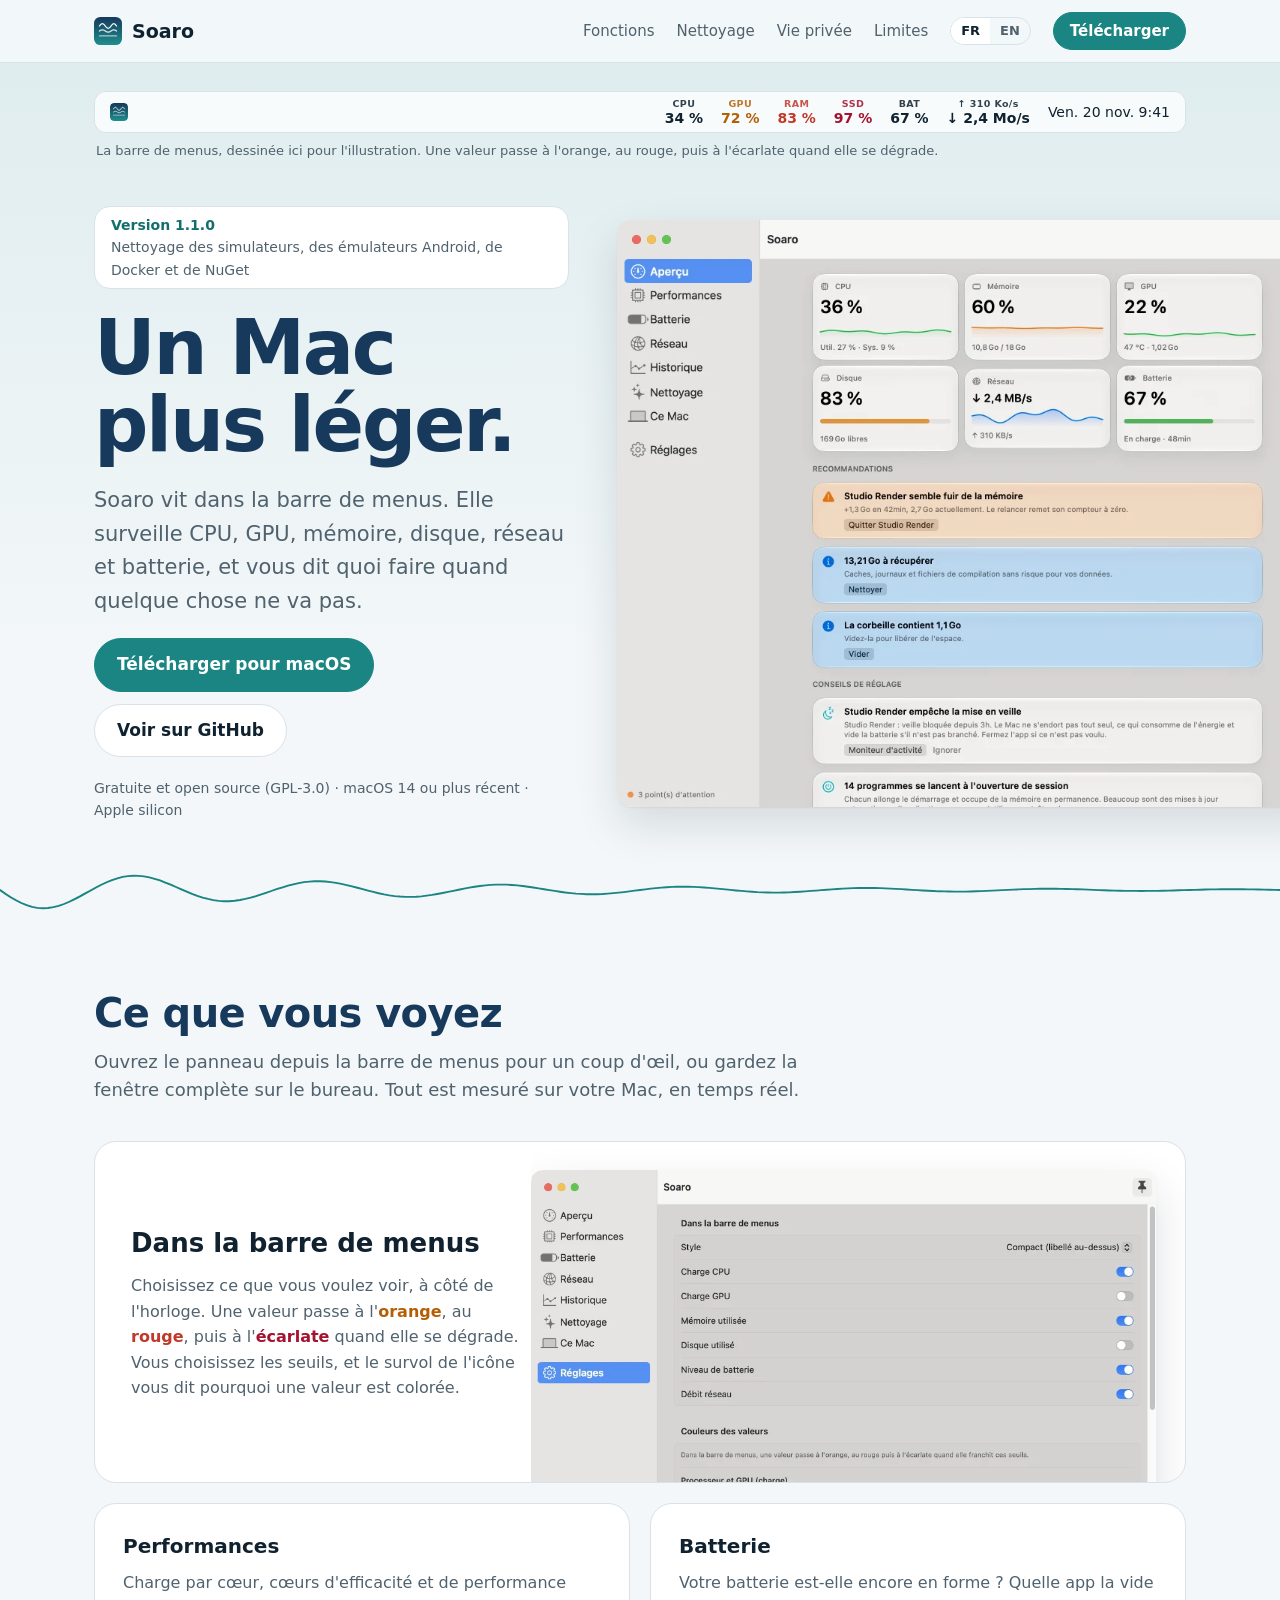
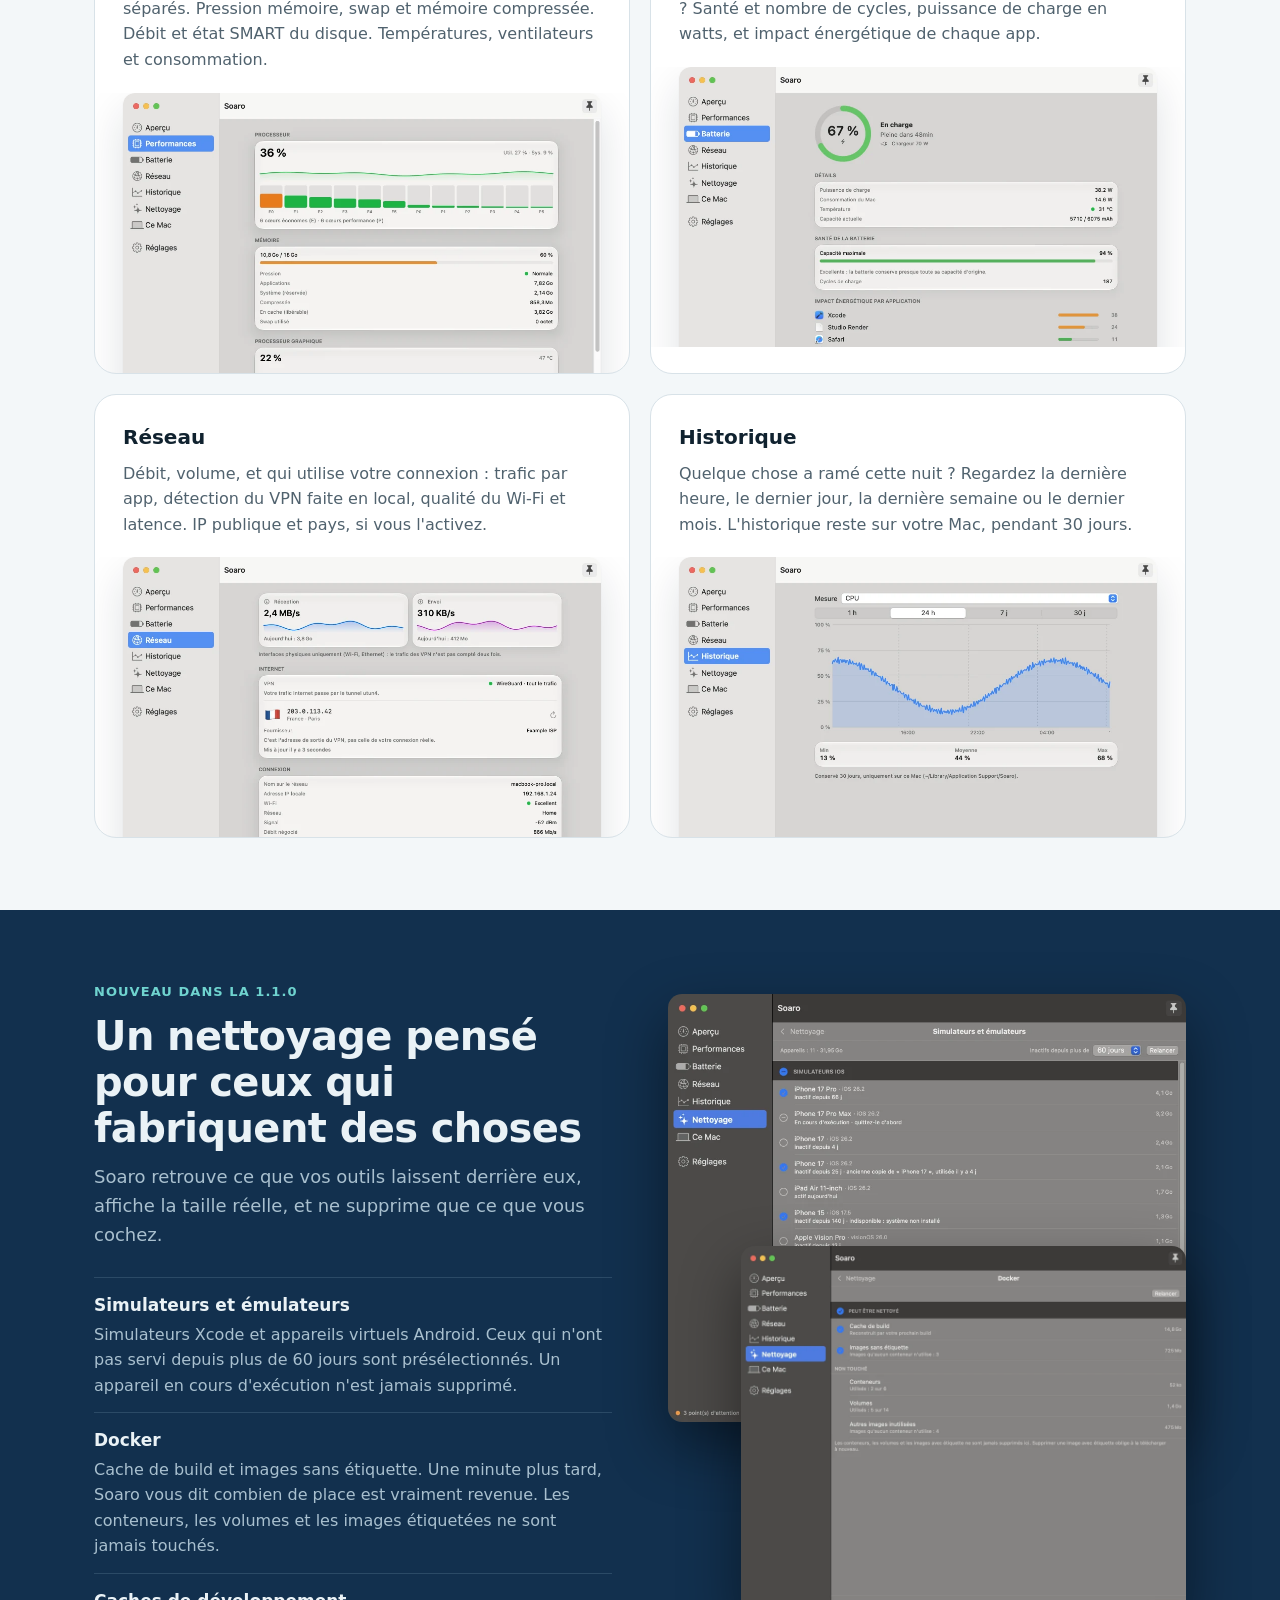
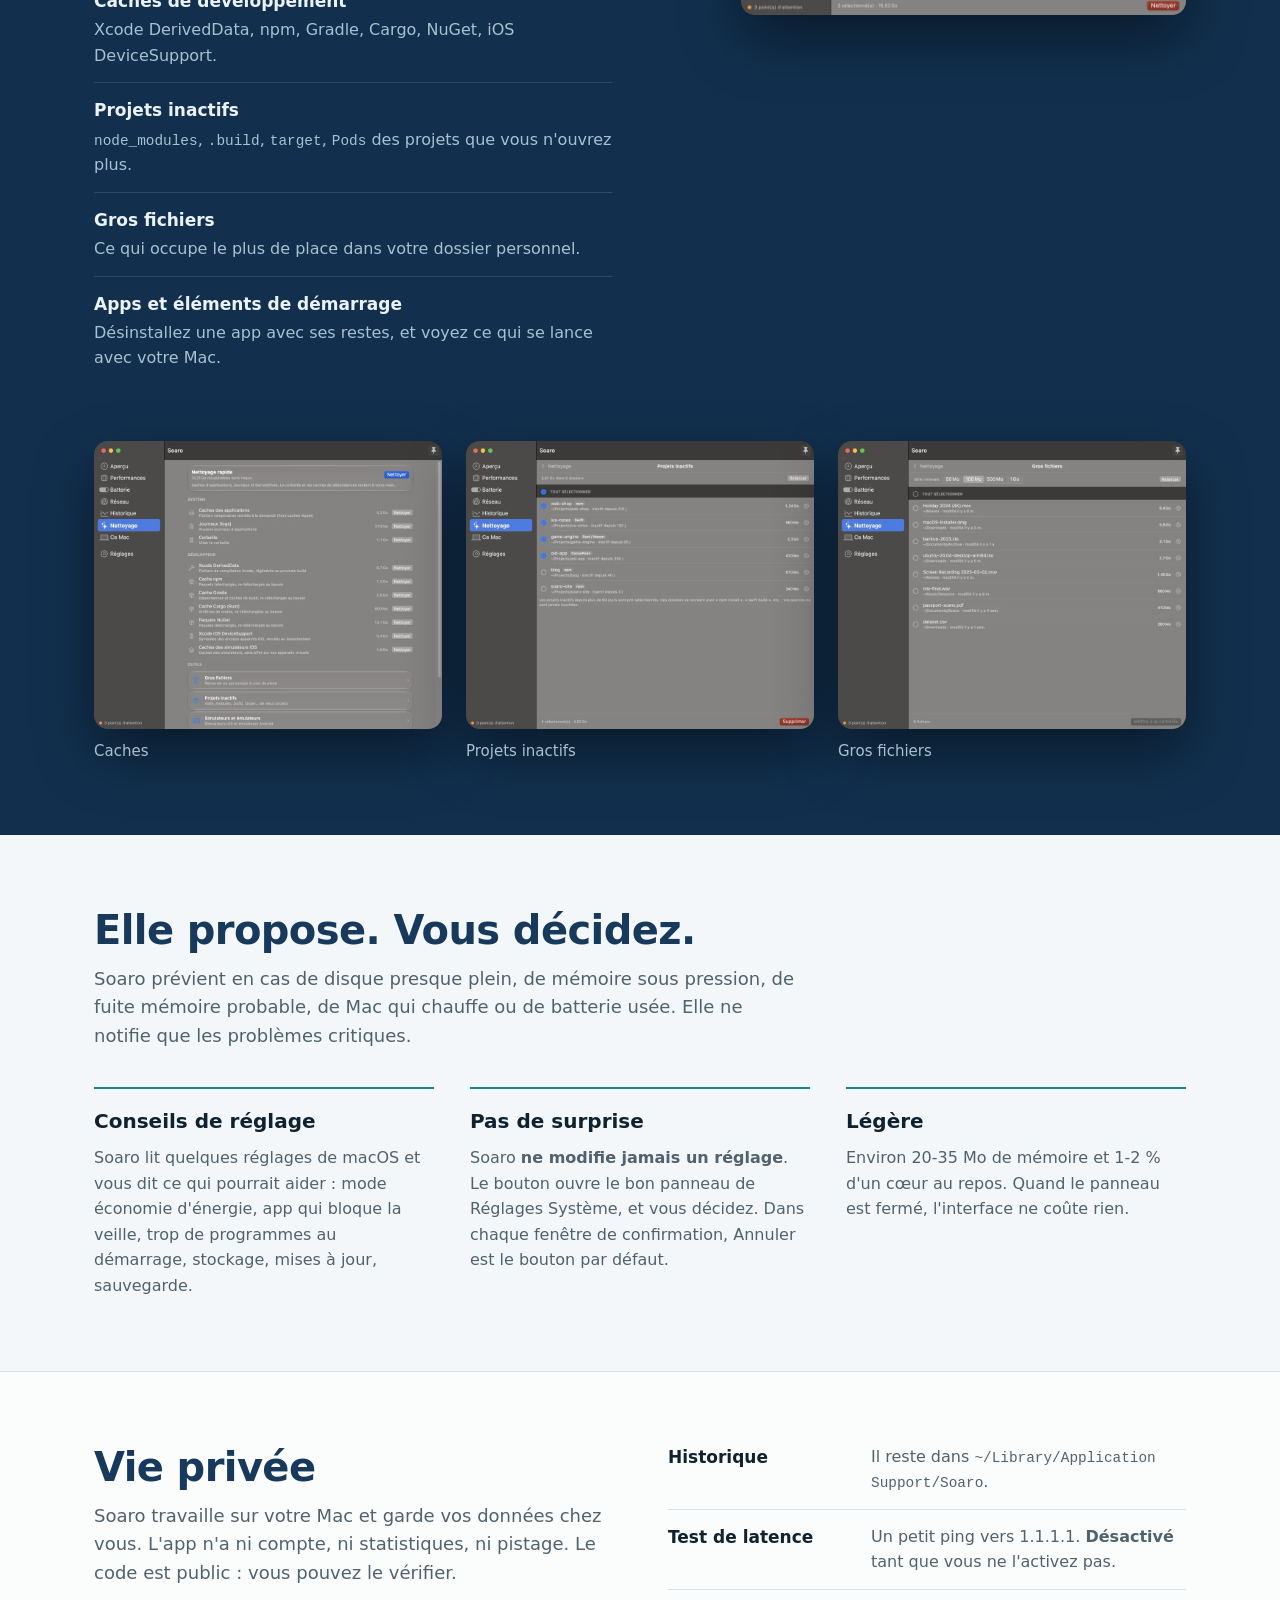
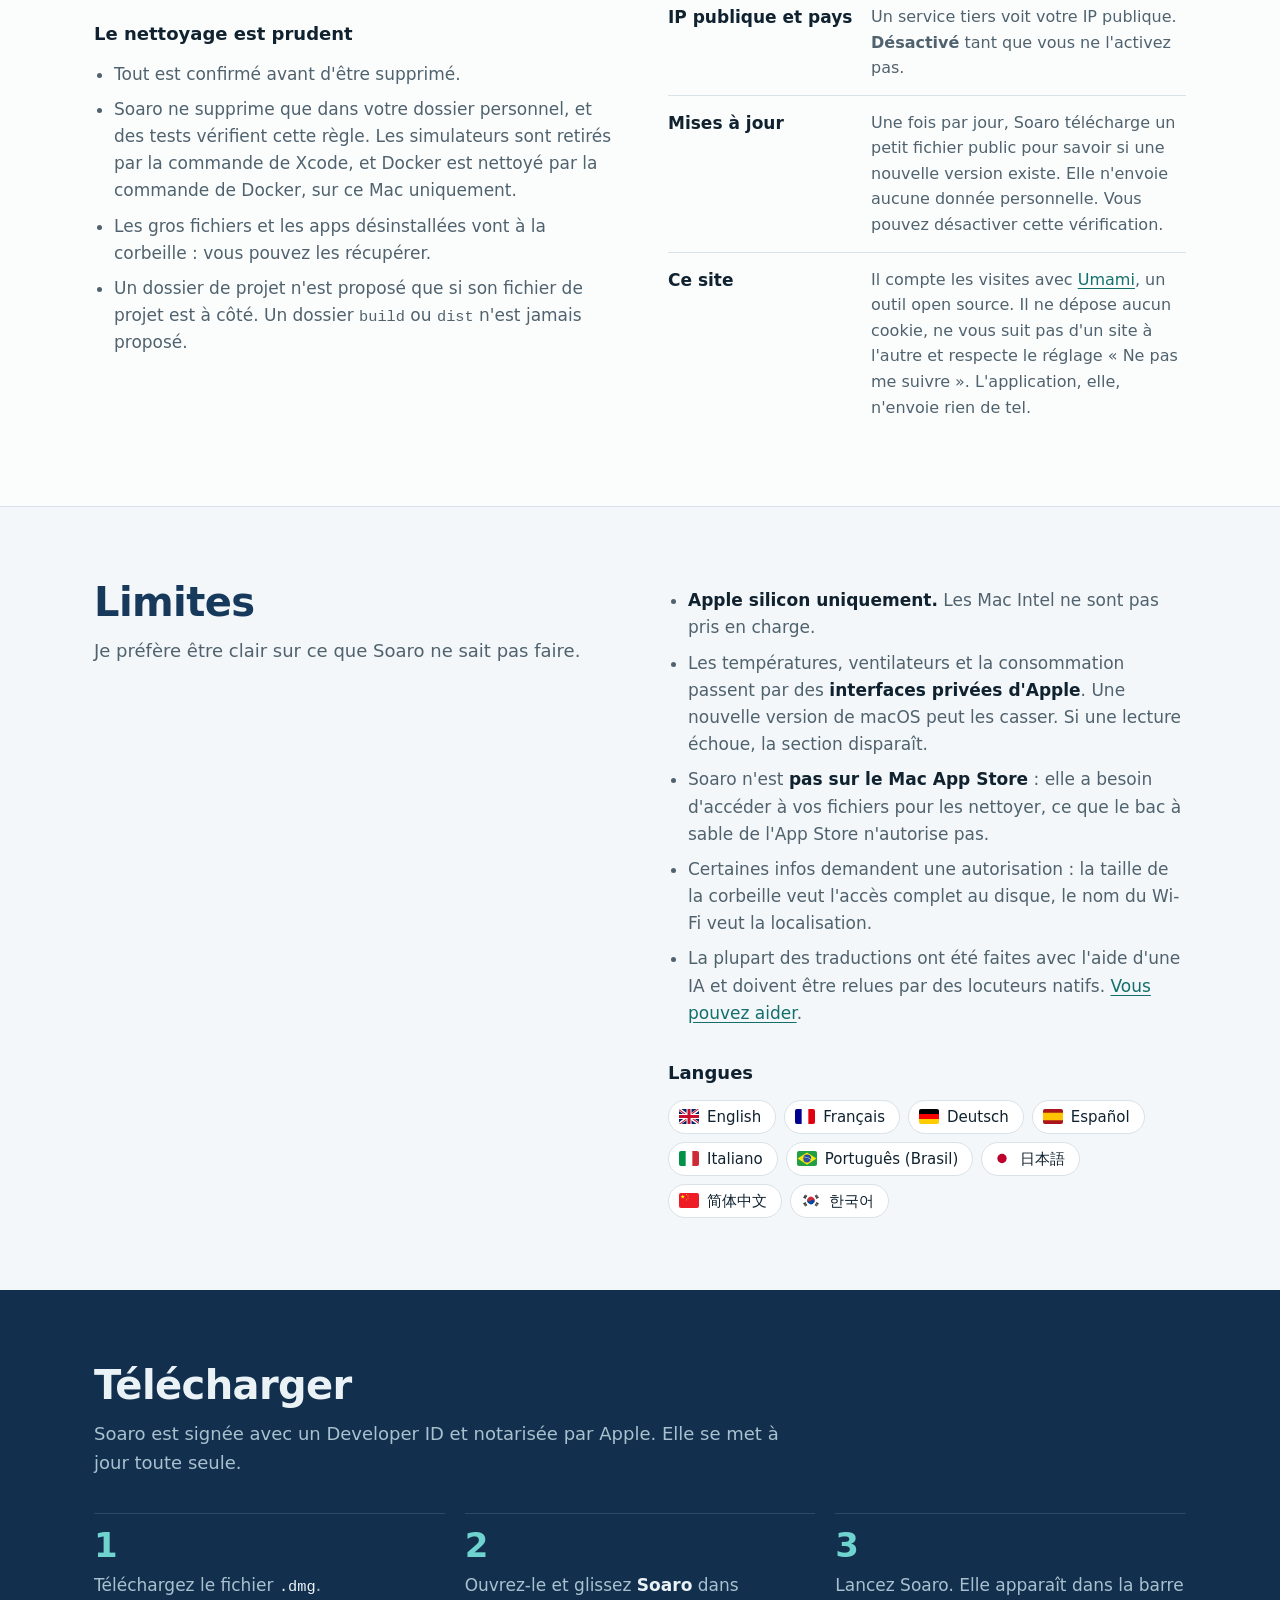
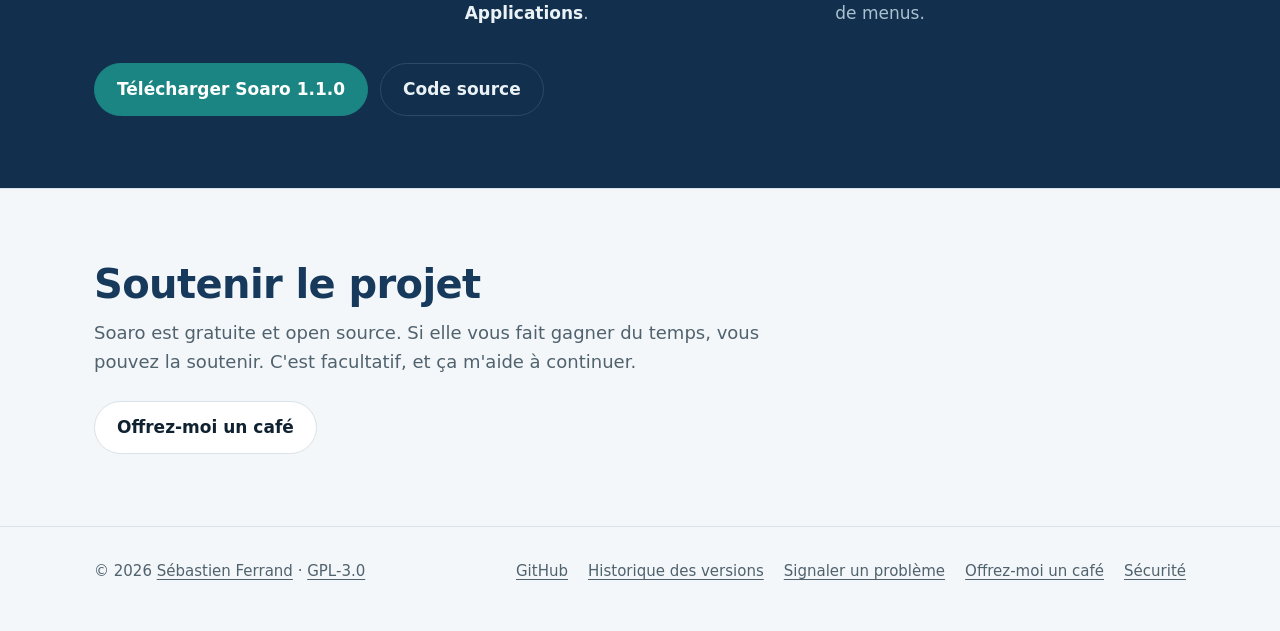
==== commit 1f23f88b: "Refondre le site vitrine pour la version 1.1.0 : nouveau design, barre de menus dessinée, captures e" ====
--- a/site/fr/index.html
+++ b/site/fr/index.html
@@ -8,8 +8,8 @@
   <meta name="robots" content="index, follow, max-image-preview:large">
   <meta name="author" content="Sébastien Ferrand">
   <meta name="color-scheme" content="light dark">
-  <meta name="theme-color" media="(prefers-color-scheme: light)" content="#f7f9fb">
-  <meta name="theme-color" media="(prefers-color-scheme: dark)" content="#0d151c">
+  <meta name="theme-color" media="(prefers-color-scheme: light)" content="#f3f7f9">
+  <meta name="theme-color" media="(prefers-color-scheme: dark)" content="#0b141b">
   <link rel="canonical" href="https://soaro.app/fr/">
   <link rel="alternate" hreflang="en" href="https://soaro.app/">
   <link rel="alternate" hreflang="fr" href="https://soaro.app/fr/">
@@ -73,6 +73,7 @@
       "name": "Soaro",
       "url": "https://soaro.app/fr/",
       "description": "Soaro est une app Mac gratuite et open source. Elle surveille CPU, GPU, mémoire, disque, réseau et batterie depuis la barre de menus. Aucun pistage.",
+      "softwareVersion": "1.1.0",
       "applicationCategory": "UtilitiesApplication",
       "operatingSystem": "macOS 14 or later",
       "softwareRequirements": "Apple silicon Mac",
@@ -90,9 +91,9 @@
       "image": "https://soaro.app/icon-512.png",
       "screenshot": [
         "https://soaro.app/og-fr.png",
-        "https://soaro.app/screenshots/fr-performance.webp",
-        "https://soaro.app/screenshots/fr-battery.webp",
-        "https://soaro.app/screenshots/fr-network.webp"
+        "https://soaro.app/screenshots/fr-performance-light.webp",
+        "https://soaro.app/screenshots/fr-battery-light.webp",
+        "https://soaro.app/screenshots/fr-network-light.webp"
       ],
       "featureList": [
         "Surveillance en temps réel du CPU, du GPU, de la mémoire, du disque, du réseau et de la batterie",
@@ -101,6 +102,7 @@
         "Détection du VPN et trafic réseau par app",
         "Historique sur 30 jours",
         "Nettoyage des caches, des gros fichiers, des projets de dev inactifs et des apps",
+        "Nettoyage des simulateurs Xcode, des émulateurs Android et du cache de build Docker",
         "Recommandations et conseils de réglage, sans jamais modifier un réglage",
         "Neuf langues, aucun pistage"
       ],
@@ -134,230 +136,183 @@
     <a class="brand" href="./"><img src="../icon.svg" alt="" width="28" height="28">Soaro</a>
     <nav aria-label="Principal">
       <a class="hide-sm" href="#features">Fonctions</a>
+      <a class="hide-sm" href="#cleanup">Nettoyage</a>
       <a class="hide-sm" href="#privacy">Vie privée</a>
       <a class="hide-sm" href="#limits">Limites</a>
-      <a href="#download">Télécharger</a>
-      <a class="coffee hide-sm" href="https://buymeacoffee.com/sebmafate">Offrez-moi un café</a>
       <div class="langsel" role="group" aria-label="Langue">
-        <a href="./" hreflang="fr" lang="fr" aria-current="page" title="Français"><img src="../flags/fr.svg" alt="Français" width="26" height="26"></a>
-        <a href="../" hreflang="en" lang="en" title="English"><img src="../flags/gb.svg" alt="English" width="26" height="26"></a>
-      </div>
+        <a href="./" hreflang="fr" lang="fr" aria-current="page" title="Français">FR</a>
+        <a href="../" hreflang="en" lang="en" title="English">EN</a>
+      </div>
+      <a class="btn primary small" href="#download">Télécharger</a>
     </nav>
   </div>
 </header>
 
 <main id="main">
-  <div class="wrap hero">
-    <img class="logo" src="../icon.svg" alt="Icône de Soaro" width="88" height="88">
-    <h1>Un Mac plus léger.</h1>
-    <p class="lead">Soaro vit dans la barre de menus. Elle surveille CPU, GPU, mémoire, disque, réseau et batterie, et vous dit quoi faire quand quelque chose ne va pas.</p>
-    <div class="actions">
-      <a class="btn primary" href="https://github.com/sebmafate/soaro/releases/latest">Télécharger pour macOS</a>
-      <a class="btn" href="https://github.com/sebmafate/soaro">Voir sur GitHub</a>
-      <a class="btn" href="https://buymeacoffee.com/sebmafate">Offrez-moi un café</a>
-    </div>
-    <p class="meta">Gratuite et open source (GPL-3.0) · macOS 14 ou plus récent · Apple silicon</p>
-    <img class="shot" src="../screenshots/fr-overview-946.webp" srcset="../screenshots/fr-overview-946.webp 946w, ../screenshots/fr-overview.webp 1892w" sizes="(min-width: 900px) 860px, calc(100vw - 40px)" decoding="async" width="946" height="782" alt="La fenêtre de Soaro : six jauges pour CPU, mémoire, GPU, disque, réseau et batterie, puis des recommandations" fetchpriority="high">
+  <div class="hero">
+    <div class="wrap">
+      <div class="menubar" role="img" aria-label="Illustration de la barre de menus avec Soaro : CPU 34 % dans la couleur normale, GPU 72 % en orange, mémoire 83 % en rouge, disque 97 % en écarlate, batterie 67 %, puis le débit réseau"><img class="mb-app" src="../icon.svg" alt="" width="18" height="18"><span class="mb-item lv1"><span class="mb-l">CPU</span><span class="mb-v">34 %</span></span><span class="mb-item lv2"><span class="mb-l">GPU</span><span class="mb-v">72 %</span></span><span class="mb-item lv3"><span class="mb-l">RAM</span><span class="mb-v">83 %</span></span><span class="mb-item lv4"><span class="mb-l">SSD</span><span class="mb-v">97 %</span></span><span class="mb-item lv1 mb-wide"><span class="mb-l">BAT</span><span class="mb-v">67 %</span></span><span class="mb-item lv1 mb-wide"><span class="mb-l">↑ 310 Ko/s</span><span class="mb-v">↓ 2,4 Mo/s</span></span><span class="mb-clock mb-wide">Ven. 20 nov.  9:41</span></div>
+      <p class="caption">La barre de menus, dessinée ici pour l'illustration. Une valeur passe à l'orange, au rouge, puis à l'écarlate quand elle se dégrade.</p>
+      <div class="hero-grid">
+        <div class="hero-text">
+          <a class="pill" href="https://github.com/sebmafate/soaro/blob/main/CHANGELOG.md"><strong>Version 1.1.0</strong> Nettoyage des simulateurs, des émulateurs Android, de Docker et de NuGet</a>
+          <h1>Un Mac plus léger.</h1>
+          <p class="lead">Soaro vit dans la barre de menus. Elle surveille CPU, GPU, mémoire, disque, réseau et batterie, et vous dit quoi faire quand quelque chose ne va pas.</p>
+          <div class="actions">
+            <a class="btn primary" href="https://github.com/sebmafate/soaro/releases/latest">Télécharger pour macOS</a>
+            <a class="btn" href="https://github.com/sebmafate/soaro">Voir sur GitHub</a>
+          </div>
+          <p class="meta">Gratuite et open source (GPL-3.0) · macOS 14 ou plus récent · Apple silicon</p>
+        </div>
+        <div class="hero-shot"><picture><source media="(prefers-color-scheme: dark)" srcset="../screenshots/fr-overview-dark-946.webp 946w, ../screenshots/fr-overview-dark.webp 1892w" sizes="(min-width: 900px) 760px, calc(100vw - 48px)"><img class="shot" src="../screenshots/fr-overview-light-946.webp" srcset="../screenshots/fr-overview-light-946.webp 946w, ../screenshots/fr-overview-light.webp 1892w" sizes="(min-width: 900px) 760px, calc(100vw - 48px)" width="946" height="782" decoding="async" fetchpriority="high" alt="La fenêtre de Soaro, avec six jauges pour le CPU, la mémoire, le GPU, le disque, le réseau et la batterie, suivies des recommandations"></picture></div>
+      </div>
+    </div>
+    <svg class="wave" viewBox="0 0 1200 60" preserveAspectRatio="none" aria-hidden="true" fill="none" stroke="currentColor" stroke-width="2" stroke-linecap="round"><path d="M0.0 30.0 L5.0 34.0 L10.0 37.7 L15.0 41.0 L20.0 43.9 L25.0 46.3 L30.0 48.0 L35.0 49.1 L40.0 49.5 L45.0 49.3 L50.0 48.4 L55.0 47.0 L60.0 45.0 L65.0 42.6 L70.0 39.8 L75.0 36.8 L80.0 33.6 L85.0 30.5 L90.0 27.3 L95.0 24.4 L100.0 21.7 L105.0 19.4 L110.0 17.5 L115.0 16.0 L120.0 15.1 L125.0 14.7 L130.0 14.8 L135.0 15.4 L140.0 16.5 L145.0 18.0 L150.0 19.8 L155.0 22.0 L160.0 24.3 L165.0 26.8 L170.0 29.3 L175.0 31.7 L180.0 34.1 L185.0 36.2 L190.0 38.1 L195.0 39.6 L200.0 40.8 L205.0 41.6 L210.0 42.0 L215.0 42.0 L220.0 41.5 L225.0 40.7 L230.0 39.6 L235.0 38.2 L240.0 36.6 L245.0 34.7 L250.0 32.8 L255.0 30.8 L260.0 28.9 L265.0 27.1 L270.0 25.4 L275.0 23.9 L280.0 22.6 L285.0 21.6 L290.0 21.0 L295.0 20.6 L300.0 20.6 L305.0 20.9 L310.0 21.5 L315.0 22.3 L320.0 23.4 L325.0 24.7 L330.0 26.1 L335.0 27.6 L340.0 29.1 L345.0 30.6 L350.0 32.1 L355.0 33.5 L360.0 34.7 L365.0 35.7 L370.0 36.5 L375.0 37.0 L380.0 37.3 L385.0 37.4 L390.0 37.2 L395.0 36.8 L400.0 36.1 L405.0 35.3 L410.0 34.3 L415.0 33.2 L420.0 32.1 L425.0 30.9 L430.0 29.7 L435.0 28.5 L440.0 27.4 L445.0 26.5 L450.0 25.7 L455.0 25.0 L460.0 24.5 L465.0 24.3 L470.0 24.2 L475.0 24.3 L480.0 24.6 L485.0 25.1 L490.0 25.7 L495.0 26.5 L500.0 27.3 L505.0 28.2 L510.0 29.2 L515.0 30.1 L520.0 31.0 L525.0 31.9 L530.0 32.7 L535.0 33.3 L540.0 33.9 L545.0 34.2 L550.0 34.5 L555.0 34.6 L560.0 34.5 L565.0 34.3 L570.0 33.9 L575.0 33.4 L580.0 32.8 L585.0 32.2 L590.0 31.5 L595.0 30.7 L600.0 30.0 L605.0 29.3 L610.0 28.6 L615.0 28.0 L620.0 27.5 L625.0 27.0 L630.0 26.7 L635.0 26.5 L640.0 26.4 L645.0 26.5 L650.0 26.6 L655.0 26.9 L660.0 27.3 L665.0 27.7 L670.0 28.2 L675.0 28.8 L680.0 29.3 L685.0 29.9 L690.0 30.5 L695.0 31.0 L700.0 31.5 L705.0 31.9 L710.0 32.3 L715.0 32.5 L720.0 32.7 L725.0 32.8 L730.0 32.8 L735.0 32.7 L740.0 32.5 L745.0 32.2 L750.0 31.9 L755.0 31.5 L760.0 31.0 L765.0 30.6 L770.0 30.1 L775.0 29.7 L780.0 29.3 L785.0 28.9 L790.0 28.5 L795.0 28.2 L800.0 28.0 L805.0 27.9 L810.0 27.8 L815.0 27.8 L820.0 27.9 L825.0 28.0 L830.0 28.2 L835.0 28.5 L840.0 28.8 L845.0 29.1 L850.0 29.5 L855.0 29.8 L860.0 30.2 L865.0 30.5 L870.0 30.8 L875.0 31.1 L880.0 31.4 L885.0 31.5 L890.0 31.6 L895.0 31.7 L900.0 31.7 L905.0 31.7 L910.0 31.6 L915.0 31.4 L920.0 31.2 L925.0 31.0 L930.0 30.7 L935.0 30.4 L940.0 30.2 L945.0 29.9 L950.0 29.6 L955.0 29.4 L960.0 29.1 L965.0 29.0 L970.0 28.8 L975.0 28.7 L980.0 28.7 L985.0 28.7 L990.0 28.7 L995.0 28.8 L1000.0 28.9 L1005.0 29.0 L1010.0 29.2 L1015.0 29.4 L1020.0 29.6 L1025.0 29.8 L1030.0 30.1 L1035.0 30.3 L1040.0 30.5 L1045.0 30.6 L1050.0 30.8 L1055.0 30.9 L1060.0 31.0 L1065.0 31.0 L1070.0 31.1 L1075.0 31.0 L1080.0 31.0 L1085.0 30.9 L1090.0 30.8 L1095.0 30.6 L1100.0 30.5 L1105.0 30.3 L1110.0 30.1 L1115.0 30.0 L1120.0 29.8 L1125.0 29.7 L1130.0 29.5 L1135.0 29.4 L1140.0 29.3 L1145.0 29.2 L1150.0 29.2 L1155.0 29.2 L1160.0 29.2 L1165.0 29.2 L1170.0 29.3 L1175.0 29.4 L1180.0 29.5 L1185.0 29.6 L1190.0 29.7 L1195.0 29.9 L1200.0 30.0"/></svg>
   </div>
 
   <section id="features">
     <div class="wrap">
       <h2>Ce que vous voyez</h2>
       <p class="intro">Ouvrez le panneau depuis la barre de menus pour un coup d'œil, ou gardez la fenêtre complète sur le bureau. Tout est mesuré sur votre Mac, en temps réel.</p>
-
-      <div class="feature">
-        <div class="text">
-          <h3>Dans la barre de menus</h3>
-          <p>Choisissez ce que vous voulez voir, à côté de l'horloge.</p>
-          <ul>
-            <li>Une valeur passe à l'<strong>orange</strong>, au <strong>rouge</strong>, puis à l'<strong>écarlate</strong> quand elle se dégrade</li>
-            <li>Vous choisissez les seuils</li>
-            <li>Survolez l'icône pour voir pourquoi une valeur est colorée</li>
-          </ul>
+      <div class="bento">
+      <article class="tile wide">
+        <div class="tile-text"><h3>Dans la barre de menus</h3><p>Choisissez ce que vous voulez voir, à côté de l'horloge. Une valeur passe à l'<strong class="lv2">orange</strong>, au <strong class="lv3">rouge</strong>, puis à l'<strong class="lv4">écarlate</strong> quand elle se dégrade. Vous choisissez les seuils, et le survol de l'icône vous dit pourquoi une valeur est colorée.</p></div>
+        <picture><source media="(prefers-color-scheme: dark)" srcset="../screenshots/fr-settings-dark-946.webp 946w, ../screenshots/fr-settings-dark.webp 1892w" sizes="(min-width: 760px) 640px, calc(100vw - 100px)"><img class="shot" src="../screenshots/fr-settings-light-946.webp" srcset="../screenshots/fr-settings-light-946.webp 946w, ../screenshots/fr-settings-light.webp 1892w" sizes="(min-width: 760px) 640px, calc(100vw - 100px)" width="946" height="782" decoding="async" loading="lazy" alt="Réglages avec le choix des valeurs affichées dans la barre de menus et les seuils de couleur"></picture>
+      </article>
+      <article class="tile">
+        <div class="tile-text"><h3>Performances</h3><p>Charge par cœur, cœurs d'efficacité et de performance séparés. Pression mémoire, swap et mémoire compressée. Débit et état SMART du disque. Températures, ventilateurs et consommation.</p></div>
+        <picture><source media="(prefers-color-scheme: dark)" srcset="../screenshots/fr-performance-dark-946.webp 946w, ../screenshots/fr-performance-dark.webp 1892w" sizes="(min-width: 760px) 520px, calc(100vw - 100px)"><img class="shot" src="../screenshots/fr-performance-light-946.webp" srcset="../screenshots/fr-performance-light-946.webp 946w, ../screenshots/fr-performance-light.webp 1892w" sizes="(min-width: 760px) 520px, calc(100vw - 100px)" width="946" height="782" decoding="async" loading="lazy" alt="Onglet Performances avec une barre par cœur du processeur et le détail de la mémoire"></picture>
+      </article>
+      <article class="tile">
+        <div class="tile-text"><h3>Batterie</h3><p>Votre batterie est-elle encore en forme ? Quelle app la vide ? Santé et nombre de cycles, puissance de charge en watts, et impact énergétique de chaque app.</p></div>
+        <picture><source media="(prefers-color-scheme: dark)" srcset="../screenshots/fr-battery-dark-946.webp 946w, ../screenshots/fr-battery-dark.webp 1892w" sizes="(min-width: 760px) 520px, calc(100vw - 100px)"><img class="shot" src="../screenshots/fr-battery-light-946.webp" srcset="../screenshots/fr-battery-light-946.webp 946w, ../screenshots/fr-battery-light.webp 1892w" sizes="(min-width: 760px) 520px, calc(100vw - 100px)" width="946" height="782" decoding="async" loading="lazy" alt="Onglet Batterie avec le niveau de charge, la santé et l'impact énergétique par app"></picture>
+      </article>
+      <article class="tile">
+        <div class="tile-text"><h3>Réseau</h3><p>Débit, volume, et qui utilise votre connexion : trafic par app, détection du VPN faite en local, qualité du Wi-Fi et latence. IP publique et pays, si vous l'activez.</p></div>
+        <picture><source media="(prefers-color-scheme: dark)" srcset="../screenshots/fr-network-dark-946.webp 946w, ../screenshots/fr-network-dark.webp 1892w" sizes="(min-width: 760px) 520px, calc(100vw - 100px)"><img class="shot" src="../screenshots/fr-network-light-946.webp" srcset="../screenshots/fr-network-light-946.webp 946w, ../screenshots/fr-network-light.webp 1892w" sizes="(min-width: 760px) 520px, calc(100vw - 100px)" width="946" height="782" decoding="async" loading="lazy" alt="Onglet Réseau avec les débits descendant et montant, l'état du VPN et le trafic par app"></picture>
+      </article>
+      <article class="tile">
+        <div class="tile-text"><h3>Historique</h3><p>Quelque chose a ramé cette nuit ? Regardez la dernière heure, le dernier jour, la dernière semaine ou le dernier mois. L'historique reste sur votre Mac, pendant 30 jours.</p></div>
+        <picture><source media="(prefers-color-scheme: dark)" srcset="../screenshots/fr-history-dark-946.webp 946w, ../screenshots/fr-history-dark.webp 1892w" sizes="(min-width: 760px) 520px, calc(100vw - 100px)"><img class="shot" src="../screenshots/fr-history-light-946.webp" srcset="../screenshots/fr-history-light-946.webp 946w, ../screenshots/fr-history-light.webp 1892w" sizes="(min-width: 760px) 520px, calc(100vw - 100px)" width="946" height="782" decoding="async" loading="lazy" alt="Onglet Historique avec une courbe du processeur sur 24 heures"></picture>
+      </article>
+      </div>
+    </div>
+  </section>
+
+  <section id="cleanup" class="deep">
+    <div class="wrap">
+      <div class="split">
+        <div>
+          <p class="eyebrow">Nouveau dans la 1.1.0</p>
+          <h2>Un nettoyage pensé pour ceux qui fabriquent des choses</h2>
+          <p class="intro">Soaro retrouve ce que vos outils laissent derrière eux, affiche la taille réelle, et ne supprime que ce que vous cochez.</p>
+          <dl class="tools-list">
+        <div><dt>Simulateurs et émulateurs</dt><dd>Simulateurs Xcode et appareils virtuels Android. Ceux qui n'ont pas servi depuis plus de 60 jours sont présélectionnés. Un appareil en cours d'exécution n'est jamais supprimé.</dd></div>
+        <div><dt>Docker</dt><dd>Cache de build et images sans étiquette. Une minute plus tard, Soaro vous dit combien de place est vraiment revenue. Les conteneurs, les volumes et les images étiquetées ne sont jamais touchés.</dd></div>
+        <div><dt>Caches de développement</dt><dd>Xcode DerivedData, npm, Gradle, Cargo, NuGet, iOS DeviceSupport.</dd></div>
+        <div><dt>Projets inactifs</dt><dd><code>node_modules</code>, <code>.build</code>, <code>target</code>, <code>Pods</code> des projets que vous n'ouvrez plus.</dd></div>
+        <div><dt>Gros fichiers</dt><dd>Ce qui occupe le plus de place dans votre dossier personnel.</dd></div>
+        <div><dt>Apps et éléments de démarrage</dt><dd>Désinstallez une app avec ses restes, et voyez ce qui se lance avec votre Mac.</dd></div>
+      </dl>
         </div>
-        <img class="shot" src="../screenshots/fr-settings-946.webp" srcset="../screenshots/fr-settings-946.webp 946w, ../screenshots/fr-settings.webp 1892w" sizes="(min-width: 820px) 580px, calc(100vw - 40px)" decoding="async" width="946" height="782" loading="lazy" alt="Réglages : choix des valeurs affichées dans la barre de menus et seuils de couleur">
-      </div>
-
-      <div class="feature">
-        <div class="text">
-          <h3>Performances</h3>
-          <p>Les détails que le Moniteur d'activité répartit sur plusieurs fenêtres.</p>
-          <ul>
-            <li>Charge <strong>par cœur</strong>, cœurs d'efficacité et de performance séparés</li>
-            <li>Pression mémoire, swap et mémoire compressée</li>
-            <li>Débit et état SMART du disque</li>
-            <li>Températures, ventilateurs et consommation</li>
-          </ul>
+        <div class="stack">
+          <img class="shot" src="../screenshots/fr-cleanup-simulators-dark-946.webp" srcset="../screenshots/fr-cleanup-simulators-dark-946.webp 946w, ../screenshots/fr-cleanup-simulators-dark.webp 1892w" sizes="(min-width: 900px) 540px, calc(100vw - 48px)" width="946" height="782" decoding="async" loading="lazy" alt="Outil Simulateurs et émulateurs, avec les simulateurs iOS et les appareils virtuels Android classés par taille">
+          <img class="shot offset" src="../screenshots/fr-cleanup-docker-dark-946.webp" srcset="../screenshots/fr-cleanup-docker-dark-946.webp 946w, ../screenshots/fr-cleanup-docker-dark.webp 1892w" sizes="(min-width: 900px) 460px, calc(86vw - 48px)" width="946" height="782" decoding="async" loading="lazy" alt="Outil Docker, avec le cache de build et les images sans étiquette sélectionnés">
         </div>
-        <img class="shot" src="../screenshots/fr-performance-946.webp" srcset="../screenshots/fr-performance-946.webp 946w, ../screenshots/fr-performance.webp 1892w" sizes="(min-width: 820px) 580px, calc(100vw - 40px)" decoding="async" width="946" height="782" loading="lazy" alt="Onglet Performances avec une barre par cœur de processeur et le détail de la mémoire">
-      </div>
-
-      <div class="feature">
-        <div class="text">
-          <h3>Batterie</h3>
-          <p>Votre batterie est-elle encore en forme ? Quelle app la vide ?</p>
-          <ul>
-            <li><strong>Santé</strong> et <strong>nombre de cycles</strong></li>
-            <li>Puissance de charge et consommation du Mac, en watts</li>
-            <li><strong>Impact énergétique par app</strong></li>
-          </ul>
-        </div>
-        <img class="shot" src="../screenshots/fr-battery-946.webp" srcset="../screenshots/fr-battery-946.webp 946w, ../screenshots/fr-battery.webp 1892w" sizes="(min-width: 820px) 580px, calc(100vw - 40px)" decoding="async" width="946" height="782" loading="lazy" alt="Onglet Batterie avec le niveau de charge, la santé et l'impact énergétique par app">
-      </div>
-
-      <div class="feature">
-        <div class="text">
-          <h3>Réseau</h3>
-          <p>Débit, volume, et qui utilise votre connexion.</p>
-          <ul>
-            <li><strong>Trafic par app</strong></li>
-            <li><strong>Détection du VPN</strong>, faite en local</li>
-            <li>Qualité du Wi-Fi et latence</li>
-            <li>IP publique et pays, si vous l'activez</li>
-          </ul>
-        </div>
-        <img class="shot" src="../screenshots/fr-network-946.webp" srcset="../screenshots/fr-network-946.webp 946w, ../screenshots/fr-network.webp 1892w" sizes="(min-width: 820px) 580px, calc(100vw - 40px)" decoding="async" width="946" height="782" loading="lazy" alt="Onglet Réseau avec les débits, l'état du VPN et le trafic par app">
-      </div>
-
-      <div class="feature">
-        <div class="text">
-          <h3>Historique</h3>
-          <p>Quelque chose a ramé cette nuit ? Regardez la dernière heure, le dernier jour, la dernière semaine ou le dernier mois. L'historique reste sur votre Mac, pendant 30 jours.</p>
-        </div>
-        <img class="shot" src="../screenshots/fr-history-946.webp" srcset="../screenshots/fr-history-946.webp 946w, ../screenshots/fr-history.webp 1892w" sizes="(min-width: 820px) 580px, calc(100vw - 40px)" decoding="async" width="946" height="782" loading="lazy" alt="Onglet Historique avec un graphique du CPU sur 24 heures">
-      </div>
-
-      <div class="feature">
-        <div class="text">
-          <h3>Nettoyage</h3>
-          <p>Quatre outils, pensés pour ceux qui fabriquent des choses.</p>
-          <ul>
-            <li><strong>Gros fichiers</strong></li>
-            <li><strong>Projets inactifs</strong> : <code>node_modules</code>, <code>.build</code>, <code>target</code>, <code>Pods</code></li>
-            <li><strong>Désinstalleur d'apps</strong>, avec les restes</li>
-            <li><strong>Éléments de démarrage</strong></li>
-          </ul>
-        </div>
-        <img class="shot" src="../screenshots/fr-cleanup-946.webp" srcset="../screenshots/fr-cleanup-946.webp 946w, ../screenshots/fr-cleanup.webp 1892w" sizes="(min-width: 820px) 580px, calc(100vw - 40px)" decoding="async" width="946" height="782" loading="lazy" alt="Onglet Nettoyage avec les caches et les quatre outils">
-      </div>
-
-      <div class="tools">
-        <figure><img class="shot" src="../screenshots/fr-cleanup-largeFiles-946.webp" srcset="../screenshots/fr-cleanup-largeFiles-946.webp 946w, ../screenshots/fr-cleanup-largeFiles.webp 1892w" sizes="(min-width: 820px) 330px, calc(100vw - 40px)" decoding="async" width="946" height="782" loading="lazy" alt="Outil Gros fichiers"><figcaption>Gros fichiers</figcaption></figure>
-        <figure><img class="shot" src="../screenshots/fr-cleanup-devProjects-946.webp" srcset="../screenshots/fr-cleanup-devProjects-946.webp 946w, ../screenshots/fr-cleanup-devProjects.webp 1892w" sizes="(min-width: 820px) 330px, calc(100vw - 40px)" decoding="async" width="946" height="782" loading="lazy" alt="Outil Projets inactifs"><figcaption>Projets inactifs</figcaption></figure>
-        <figure><img class="shot" src="../screenshots/fr-cleanup-uninstaller-946.webp" srcset="../screenshots/fr-cleanup-uninstaller-946.webp 946w, ../screenshots/fr-cleanup-uninstaller.webp 1892w" sizes="(min-width: 820px) 330px, calc(100vw - 40px)" decoding="async" width="946" height="782" loading="lazy" alt="Désinstalleur d'apps"><figcaption>Désinstalleur d'apps</figcaption></figure>
-      </div>
-    </div>
-  </section>
-
-  <section class="alt">
+      </div>
+      <div class="trio">
+        <figure><img class="shot" src="../screenshots/fr-cleanup-dark-946.webp" srcset="../screenshots/fr-cleanup-dark-946.webp 946w, ../screenshots/fr-cleanup-dark.webp 1892w" sizes="(min-width: 760px) 350px, calc(100vw - 48px)" width="946" height="782" decoding="async" loading="lazy" alt="Onglet Nettoyage avec les caches du système et de développement"><figcaption>Caches</figcaption></figure>
+        <figure><img class="shot" src="../screenshots/fr-cleanup-devProjects-dark-946.webp" srcset="../screenshots/fr-cleanup-devProjects-dark-946.webp 946w, ../screenshots/fr-cleanup-devProjects-dark.webp 1892w" sizes="(min-width: 760px) 350px, calc(100vw - 48px)" width="946" height="782" decoding="async" loading="lazy" alt="Outil Projets inactifs"><figcaption>Projets inactifs</figcaption></figure>
+        <figure><img class="shot" src="../screenshots/fr-cleanup-largeFiles-dark-946.webp" srcset="../screenshots/fr-cleanup-largeFiles-dark-946.webp 946w, ../screenshots/fr-cleanup-largeFiles-dark.webp 1892w" sizes="(min-width: 760px) 350px, calc(100vw - 48px)" width="946" height="782" decoding="async" loading="lazy" alt="Outil Gros fichiers"><figcaption>Gros fichiers</figcaption></figure>
+      </div>
+    </div>
+  </section>
+
+  <section>
     <div class="wrap">
       <h2>Elle propose. Vous décidez.</h2>
       <p class="intro">Soaro prévient en cas de disque presque plein, de mémoire sous pression, de fuite mémoire probable, de Mac qui chauffe ou de batterie usée. Elle ne notifie que les problèmes critiques.</p>
-      <div class="cards">
-        <div class="card">
-          <h3>Conseils de réglage</h3>
-          <p>Soaro lit quelques réglages de macOS et vous dit ce qui pourrait aider : mode économie d'énergie, app qui bloque la veille, trop de programmes au démarrage, stockage, mises à jour, sauvegarde.</p>
-        </div>
-        <div class="card">
-          <h3>Pas de surprise</h3>
-          <p>Soaro <strong>ne modifie jamais un réglage</strong>. Le bouton ouvre le bon panneau de Réglages Système, et vous décidez.</p>
-        </div>
-        <div class="card">
-          <h3>Légère</h3>
-          <p>Environ 20-35 Mo de mémoire et 1-2 % d'un cœur au repos. Quand le panneau est fermé, l'interface ne coûte rien.</p>
-        </div>
-      </div>
-    </div>
-  </section>
-
-  <section id="privacy">
-    <div class="wrap">
-      <h2>Vie privée</h2>
-      <p class="intro">Soaro travaille sur votre Mac et garde vos données chez vous.</p>
-      <div class="cards">
-        <div class="card">
-          <h3>Local par défaut</h3>
-          <ul>
-            <li>L'historique reste dans <code>~/Library/Application Support/Soaro</code></li>
-            <li>L'app n'a ni compte, ni statistiques, ni pistage</li>
-            <li>Le code est public : vous pouvez le vérifier</li>
-          </ul>
-        </div>
-        <div class="card">
-          <h3>Deux options facultatives</h3>
-          <ul>
-            <li>Test de latence : un petit ping vers 1.1.1.1</li>
-            <li>IP publique et pays : un service tiers voit votre IP publique, environ toutes les 5 minutes tant que le drapeau est dans la barre des menus</li>
-            <li>Les deux sont <strong>désactivées</strong> tant que vous ne les activez pas</li>
-          </ul>
-        </div>
-        <div class="card">
-          <h3>Mises à jour</h3>
-          <p>Une fois par jour, Soaro télécharge un petit fichier public pour savoir si une nouvelle version existe. Elle n'envoie aucune donnée personnelle. Vous pouvez désactiver cette vérification.</p>
-        </div>
-        <div class="card">
-          <h3>Ce site</h3>
-          <p>Ce site compte les visites avec <a href="https://umami.is">Umami</a>, un outil open source. Il ne dépose aucun cookie, ne vous suit pas d'un site à l'autre et respecte le réglage « Ne pas me suivre ». L'application, elle, n'envoie rien de tel.</p>
-        </div>
-      </div>
-      <h3 class="mt">Le nettoyage est prudent</h3>
-      <ul>
+      <div class="cols3">
+        <div><h3>Conseils de réglage</h3><p>Soaro lit quelques réglages de macOS et vous dit ce qui pourrait aider : mode économie d'énergie, app qui bloque la veille, trop de programmes au démarrage, stockage, mises à jour, sauvegarde.</p></div>
+        <div><h3>Pas de surprise</h3><p>Soaro <strong>ne modifie jamais un réglage</strong>. Le bouton ouvre le bon panneau de Réglages Système, et vous décidez. Dans chaque fenêtre de confirmation, Annuler est le bouton par défaut.</p></div>
+        <div><h3>Légère</h3><p>Environ 20-35 Mo de mémoire et 1-2 % d'un cœur au repos. Quand le panneau est fermé, l'interface ne coûte rien.</p></div>
+      </div>
+    </div>
+  </section>
+
+  <section id="privacy" class="tint">
+    <div class="wrap split">
+      <div>
+        <h2>Vie privée</h2>
+        <p class="intro">Soaro travaille sur votre Mac et garde vos données chez vous. L'app n'a ni compte, ni statistiques, ni pistage. Le code est public : vous pouvez le vérifier.</p>
+        <h3 class="sub">Le nettoyage est prudent</h3>
+        <ul class="plain">
         <li>Tout est confirmé avant d'être supprimé.</li>
-        <li>Soaro ne touche qu'à votre dossier personnel, et des tests vérifient cette règle.</li>
+        <li>Soaro ne supprime que dans votre dossier personnel, et des tests vérifient cette règle. Les simulateurs sont retirés par la commande de Xcode, et Docker est nettoyé par la commande de Docker, sur ce Mac uniquement.</li>
         <li>Les gros fichiers et les apps désinstallées vont à la corbeille : vous pouvez les récupérer.</li>
         <li>Un dossier de projet n'est proposé que si son fichier de projet est à côté. Un dossier <code>build</code> ou <code>dist</code> n'est jamais proposé.</li>
       </ul>
-    </div>
-  </section>
-
-  <section id="limits" class="alt">
-    <div class="wrap">
-      <h2>Limites</h2>
-      <p class="intro">Je préfère être clair sur ce que Soaro ne sait pas faire.</p>
-      <ul>
+      </div>
+      <dl class="facts">
+        <div><dt>Historique</dt><dd>Il reste dans <code>~/Library/Application Support/Soaro</code>.</dd></div>
+        <div><dt>Test de latence</dt><dd>Un petit ping vers 1.1.1.1. <strong>Désactivé</strong> tant que vous ne l'activez pas.</dd></div>
+        <div><dt>IP publique et pays</dt><dd>Un service tiers voit votre IP publique. <strong>Désactivé</strong> tant que vous ne l'activez pas.</dd></div>
+        <div><dt>Mises à jour</dt><dd>Une fois par jour, Soaro télécharge un petit fichier public pour savoir si une nouvelle version existe. Elle n'envoie aucune donnée personnelle. Vous pouvez désactiver cette vérification.</dd></div>
+        <div><dt>Ce site</dt><dd>Il compte les visites avec <a href="https://umami.is">Umami</a>, un outil open source. Il ne dépose aucun cookie, ne vous suit pas d'un site à l'autre et respecte le réglage « Ne pas me suivre ». L'application, elle, n'envoie rien de tel.</dd></div>
+      </dl>
+    </div>
+  </section>
+
+  <section id="limits">
+    <div class="wrap split">
+      <div>
+        <h2>Limites</h2>
+        <p class="intro">Je préfère être clair sur ce que Soaro ne sait pas faire.</p>
+      </div>
+      <div>
+        <ul class="plain">
         <li><strong>Apple silicon uniquement.</strong> Les Mac Intel ne sont pas pris en charge.</li>
         <li>Les températures, ventilateurs et la consommation passent par des <strong>interfaces privées d'Apple</strong>. Une nouvelle version de macOS peut les casser. Si une lecture échoue, la section disparaît.</li>
         <li>Soaro n'est <strong>pas sur le Mac App Store</strong> : elle a besoin d'accéder à vos fichiers pour les nettoyer, ce que le bac à sable de l'App Store n'autorise pas.</li>
         <li>Certaines infos demandent une autorisation : la taille de la corbeille veut l'accès complet au disque, le nom du Wi-Fi veut la localisation.</li>
         <li>La plupart des traductions ont été faites avec l'aide d'une IA et doivent être relues par des locuteurs natifs. <a href="https://github.com/sebmafate/soaro/blob/main/CONTRIBUTING.md#translations">Vous pouvez aider</a>.</li>
       </ul>
-      <h3 class="mt">Langues</h3>
-      <ul class="langs">
-        <li><img class="flag" src="../flags/gb.svg" alt="" width="20" height="15" loading="lazy">English</li>
-        <li><img class="flag" src="../flags/fr.svg" alt="" width="20" height="15" loading="lazy">Français</li>
-        <li><img class="flag" src="../flags/de.svg" alt="" width="20" height="15" loading="lazy">Deutsch</li>
-        <li><img class="flag" src="../flags/es.svg" alt="" width="20" height="15" loading="lazy">Español</li>
-        <li><img class="flag" src="../flags/it.svg" alt="" width="20" height="15" loading="lazy">Italiano</li>
-        <li><img class="flag" src="../flags/br.svg" alt="" width="20" height="15" loading="lazy">Português (Brasil)</li>
-        <li><img class="flag" src="../flags/jp.svg" alt="" width="20" height="15" loading="lazy">日本語</li>
-        <li><img class="flag" src="../flags/cn.svg" alt="" width="20" height="15" loading="lazy">简体中文</li>
-        <li><img class="flag" src="../flags/kr.svg" alt="" width="20" height="15" loading="lazy">한국어</li>
-      </ul>
-    </div>
-  </section>
-
-  <section id="download" class="download">
+        <h3 class="sub">Langues</h3>
+        <ul class="langs">
+          <li><img class="flag" src="../flags/gb.svg" alt="" width="20" height="15" loading="lazy">English</li>
+          <li><img class="flag" src="../flags/fr.svg" alt="" width="20" height="15" loading="lazy">Français</li>
+          <li><img class="flag" src="../flags/de.svg" alt="" width="20" height="15" loading="lazy">Deutsch</li>
+          <li><img class="flag" src="../flags/es.svg" alt="" width="20" height="15" loading="lazy">Español</li>
+          <li><img class="flag" src="../flags/it.svg" alt="" width="20" height="15" loading="lazy">Italiano</li>
+          <li><img class="flag" src="../flags/br.svg" alt="" width="20" height="15" loading="lazy">Português (Brasil)</li>
+          <li><img class="flag" src="../flags/jp.svg" alt="" width="20" height="15" loading="lazy">日本語</li>
+          <li><img class="flag" src="../flags/cn.svg" alt="" width="20" height="15" loading="lazy">简体中文</li>
+          <li><img class="flag" src="../flags/kr.svg" alt="" width="20" height="15" loading="lazy">한국어</li>
+        </ul>
+      </div>
+    </div>
+  </section>
+
+  <section id="download" class="deep">
     <div class="wrap">
       <h2>Télécharger</h2>
-      <p class="intro center-intro">Soaro est signée avec un Developer ID et notarisée par Apple. Elle se met à jour toute seule.</p>
-      <div class="narrow">
-        <ol class="steps">
-          <li><span>Téléchargez le fichier <code>.dmg</code>.</span></li>
-          <li><span>Ouvrez-le et glissez <strong>Soaro</strong> dans <strong>Applications</strong>.</span></li>
-          <li><span>Lancez Soaro. Elle apparaît dans la barre de menus.</span></li>
-        </ol>
-      </div>
+      <p class="intro">Soaro est signée avec un Developer ID et notarisée par Apple. Elle se met à jour toute seule.</p>
+      <ol class="steps">
+        <li><span>Téléchargez le fichier <code>.dmg</code>.</span></li>
+        <li><span>Ouvrez-le et glissez <strong>Soaro</strong> dans <strong>Applications</strong>.</span></li>
+        <li><span>Lancez Soaro. Elle apparaît dans la barre de menus.</span></li>
+      </ol>
       <div class="actions">
-        <a class="btn primary" href="https://github.com/sebmafate/soaro/releases/latest">Télécharger pour macOS</a>
-        <a class="btn" href="https://github.com/sebmafate/soaro">Code source</a>
-      </div>
-    </div>
-  </section>
-
-  <section class="alt">
-    <div class="wrap centered">
+        <a class="btn primary" href="https://github.com/sebmafate/soaro/releases/latest">Télécharger Soaro 1.1.0</a>
+        <a class="btn ghost" href="https://github.com/sebmafate/soaro">Code source</a>
+      </div>
+    </div>
+  </section>
+
+  <section class="support">
+    <div class="wrap">
       <h2>Soutenir le projet</h2>
-      <p class="intro center-intro">Soaro est gratuite et open source. Si elle vous fait gagner du temps, vous pouvez la soutenir. C'est facultatif, et ça m'aide à continuer.</p>
+      <p class="intro">Soaro est gratuite et open source. Si elle vous fait gagner du temps, vous pouvez la soutenir. C'est facultatif, et ça m'aide à continuer.</p>
       <a class="btn" href="https://buymeacoffee.com/sebmafate">Offrez-moi un café</a>
     </div>
   </section>
--- a/site/style.css
+++ b/site/style.css
@@ -1,134 +1,153 @@
-/* Soaro website. No framework, no script, no external font or request. */
+/* Soaro website. No framework, no script, no external font or request.
+   Layout: a drawn menu bar opens the page, the hero is in two columns, features are a grid of tiles,
+   and the calming wave of the icon is the only ornament. Colors follow the visitor's light or dark mode. */
 :root {
-  --bg: #f7f9fb;
-  --surface: #ffffff;
-  --text: #14212b;
-  --muted: #55646f;
-  --line: #dde4ea;
-  --brand: #16395c;
-  --accent: #1f8f8c;
-  --accent-strong: #167a77;
-  --on-accent: #ffffff;
-  --shadow: 0 1px 2px rgba(20, 33, 43, .06), 0 12px 32px rgba(20, 33, 43, .10);
-  --radius: 14px;
-  --maxw: 1080px;
+  --bg: #f3f7f9; --surface: #ffffff; --ink: #10222f; --muted: #50626e; --line: #d8e2e8;
+  --navy: #16395c; --teal: #1a8582; --teal-strong: #136f6c; --on-teal: #ffffff;
+  --deep: #12304e; --on-deep: #eaf2f6; --on-deep-muted: #a9c0cf; --deep-line: #2b4a66;
+  --lv2: #b45f06; --lv3: #c0392b; --lv4: #a3122f;
+  --display: ui-rounded, "SF Pro Rounded", -apple-system, BlinkMacSystemFont, "Segoe UI", system-ui, sans-serif;
+  --text: -apple-system, BlinkMacSystemFont, "SF Pro Text", "Segoe UI", system-ui, sans-serif;
+  --mono: ui-monospace, "SF Mono", Menlo, monospace;
+  --bar: rgba(255, 255, 255, .78); --bar-line: #d8e2e8; --bar-ink: #10222f; --accent-on-deep: #6fd3cf;
+  --shadow: 0 1px 2px rgba(16, 34, 47, .06), 0 18px 44px rgba(16, 34, 47, .13);
+  --maxw: 1140px;
 }
 @media (prefers-color-scheme: dark) {
-  :root:not([data-theme="light"]) {
-    --bg: #0d151c;
-    --surface: #131f29;
-    --text: #e8eef2;
-    --muted: #9bacb8;
-    --line: #223441;
-    --brand: #8cc4ee;
-    --accent: #3fb7b3;
-    --accent-strong: #5cc9c5;
-    --on-accent: #06201f;
-    --shadow: 0 1px 2px rgba(0, 0, 0, .4), 0 12px 32px rgba(0, 0, 0, .45);
+  :root {
+    --bg: #0b141b; --surface: #121e28; --ink: #e7eef2; --muted: #9aacb8; --line: #213341;
+    --navy: #9ccdf2; --teal: #3fb7b3; --teal-strong: #62cbc7; --on-teal: #06201f;
+    --deep: #0f2236; --on-deep: #eaf2f6; --on-deep-muted: #a9c0cf; --deep-line: #26405a;
+    --lv2: #f0a04b; --lv3: #f0705f; --lv4: #ff5c7a;
+    --bar: rgba(255, 255, 255, .07); --bar-line: #2a3d4c; --bar-ink: #e7eef2;
+    --shadow: 0 1px 2px rgba(0, 0, 0, .4), 0 18px 44px rgba(0, 0, 0, .5);
   }
 }
 * { box-sizing: border-box; }
 html { scroll-behavior: smooth; }
-body {
-  margin: 0;
-  background: var(--bg);
-  color: var(--text);
-  font: 17px/1.6 -apple-system, BlinkMacSystemFont, "SF Pro Text", "Segoe UI", system-ui, sans-serif;
-  -webkit-font-smoothing: antialiased;
-}
-a { color: var(--accent-strong); text-underline-offset: 3px; }
-a:hover { text-decoration-thickness: 2px; }
+body { margin: 0; background: var(--bg); color: var(--ink); font: 17px/1.6 var(--text); -webkit-font-smoothing: antialiased; }
+a { color: var(--teal-strong); text-underline-offset: 3px; }
 img { max-width: 100%; height: auto; display: block; }
-.wrap { max-width: var(--maxw); margin: 0 auto; padding: 0 20px; }
+code { font: .9em var(--mono); }
+.wrap { max-width: var(--maxw); margin: 0 auto; padding: 0 24px; }
+.skip { position: absolute; left: -9999px; top: 8px; z-index: 20; background: var(--teal); color: var(--on-teal); padding: 8px 14px; border-radius: 8px; }
+.skip:focus { left: 8px; }
+a:focus-visible { outline: 3px solid var(--teal); outline-offset: 3px; border-radius: 4px; }
+h1, h2, h3 { font-family: var(--display); text-wrap: balance; margin: 0; }
+h2 { font-size: clamp(28px, 3.6vw, 40px); line-height: 1.15; letter-spacing: -.015em; color: var(--navy); }
+h3 { font-size: 20px; }
+.intro { color: var(--muted); max-width: 62ch; margin: 12px 0 0; font-size: 18px; }
+.eyebrow { margin: 0 0 10px; font-size: 13px; font-weight: 700; letter-spacing: .08em; text-transform: uppercase; color: var(--teal-strong); }
 
-.skip { position: absolute; left: -9999px; top: 8px; z-index: 20; background: var(--accent); color: var(--on-accent); padding: 8px 14px; border-radius: 8px; }
-.skip:focus { left: 8px; }
-
-/* Header */
-header.site { position: sticky; top: 0; z-index: 10; background: color-mix(in srgb, var(--bg) 88%, transparent);
-  backdrop-filter: saturate(180%) blur(14px); -webkit-backdrop-filter: saturate(180%) blur(14px); border-bottom: 1px solid var(--line); }
-header.site .wrap { display: flex; align-items: center; gap: 20px; height: 60px; }
-.brand { display: flex; align-items: center; gap: 10px; font-weight: 700; font-size: 19px; color: var(--text); text-decoration: none; }
-.brand img { width: 28px; height: 28px; }
+header.site { position: sticky; top: 0; z-index: 10; background: color-mix(in srgb, var(--bg) 86%, transparent); backdrop-filter: saturate(180%) blur(14px); -webkit-backdrop-filter: saturate(180%) blur(14px); border-bottom: 1px solid var(--line); }
+header.site .wrap { display: flex; align-items: center; gap: 20px; height: 62px; }
+.brand { display: flex; align-items: center; gap: 10px; font: 700 19px var(--display); color: var(--ink); text-decoration: none; }
 header.site nav { margin-left: auto; display: flex; align-items: center; gap: 22px; font-size: 15px; }
 header.site nav a { color: var(--muted); text-decoration: none; }
-header.site nav a:hover { color: var(--text); }
-.coffee { border: 1px solid var(--accent); border-radius: 999px; padding: 2px 12px; color: var(--accent-strong) !important; font-weight: 600; }
-.coffee:hover { background: var(--accent); color: var(--on-accent) !important; }
-.langsel { display: flex; align-items: center; gap: 8px; }
-.langsel a { display: block; line-height: 0; border-radius: 50%; }
-.langsel img { width: 26px; height: 26px; border-radius: 50%; object-fit: cover; border: 2px solid transparent; opacity: .65; transition: opacity .15s; }
-.langsel a:hover img, .langsel a:focus-visible img { opacity: 1; }
-.langsel a[aria-current] img { opacity: 1; border-color: var(--accent); }
-@media (max-width: 720px) { header.site nav a.hide-sm { display: none; } header.site nav { gap: 14px; } }
+header.site nav a:hover { color: var(--ink); }
+.langsel { display: flex; border: 1px solid var(--line); border-radius: 999px; overflow: hidden; font-size: 13px; font-weight: 600; }
+.langsel a { padding: 3px 10px; }
+.langsel a[aria-current] { background: var(--surface); color: var(--ink); }
+@media (max-width: 760px) { header.site nav a.hide-sm { display: none; } header.site nav { gap: 12px; } }
 
-/* Buttons */
-.btn { display: inline-flex; align-items: center; gap: 8px; padding: 12px 22px; border-radius: 999px; font-weight: 600; text-decoration: none;
-  border: 1px solid var(--line); color: var(--text); background: var(--surface); }
-.btn:hover { border-color: var(--accent); }
-.btn.primary { background: var(--accent); border-color: var(--accent); color: var(--on-accent); }
-.btn.primary:hover { background: var(--accent-strong); border-color: var(--accent-strong); }
-.btn:focus-visible, a:focus-visible { outline: 3px solid var(--accent); outline-offset: 3px; }
+.btn { display: inline-flex; align-items: center; padding: 12px 22px; border-radius: 999px; font-weight: 600; text-decoration: none; border: 1px solid var(--line); color: var(--ink); background: var(--surface); }
+.btn:hover { border-color: var(--teal); }
+.btn.primary, header.site nav a.btn.primary { background: var(--teal); border-color: var(--teal); color: var(--on-teal); }
+.btn.primary:hover { background: var(--teal-strong); border-color: var(--teal-strong); }
+.btn.small { padding: 6px 16px; font-size: 15px; }
+.btn.ghost { background: transparent; border-color: var(--deep-line); color: var(--on-deep); }
+.actions { display: flex; gap: 12px; flex-wrap: wrap; }
 
-/* Hero */
-.hero { text-align: center; padding: 72px 0 40px; }
-.hero img.logo { width: 88px; height: 88px; margin: 0 auto 20px; border-radius: 20px; box-shadow: var(--shadow); }
-.hero h1 { font-size: clamp(38px, 6vw, 62px); line-height: 1.08; margin: 0 0 16px; letter-spacing: -0.02em; color: var(--brand); }
-.hero p.lead { font-size: clamp(18px, 2.2vw, 22px); color: var(--muted); max-width: 680px; margin: 0 auto 28px; }
-.hero .actions { display: flex; gap: 12px; justify-content: center; flex-wrap: wrap; }
-.hero .meta { margin-top: 16px; font-size: 14px; color: var(--muted); }
-.shot { border-radius: var(--radius); box-shadow: var(--shadow); border: 1px solid var(--line); background: var(--surface); }
-.hero .shot { margin: 40px auto 0; max-width: 860px; width: 100%; }
+/* Hero: the screenshot runs past the right edge of the page. */
+.hero { padding-top: 28px; overflow-x: clip; background: linear-gradient(180deg, color-mix(in srgb, var(--teal) 9%, var(--bg)), var(--bg) 70%); color: var(--teal); }
+.menubar { display: flex; align-items: center; gap: 18px; height: 42px; padding: 0 16px; border-radius: 12px; background: var(--bar); box-shadow: inset 0 0 0 1px var(--bar-line); color: var(--bar-ink); overflow: hidden; white-space: nowrap; }
+.mb-app { margin-right: auto; border-radius: 4px; }
+.mb-item { display: grid; justify-items: center; line-height: 1; font-weight: 600; font-variant-numeric: tabular-nums; }
+.mb-l { font-size: 9.5px; letter-spacing: .04em; opacity: .85; }
+.mb-v { font-size: 14px; margin-top: 2px; }
+.mb-clock { font-size: 14px; }
+.lv1 { color: var(--bar-ink); }
+.caption { margin: 8px 2px 0; font-size: 13px; color: var(--muted); }
+@media (max-width: 620px) { .menubar { gap: 14px; } .mb-wide { display: none; } }
+.hero-grid { margin-top: 44px; display: grid; grid-template-columns: minmax(0, 5fr) minmax(0, 6fr); gap: 48px; align-items: center; }
+.hero-text { color: var(--ink); display: grid; gap: 20px; justify-items: start; }
+.pill { display: inline-flex; flex-wrap: wrap; gap: 0 10px; align-items: baseline; padding: 7px 16px; border-radius: 16px; background: var(--surface); border: 1px solid var(--line); font-size: 14px; color: var(--muted); text-decoration: none; }
+.pill strong { color: var(--teal-strong); }
+.hero h1 { font-size: clamp(44px, 6.4vw, 76px); line-height: 1.02; letter-spacing: -.03em; color: var(--navy); }
+.lead { font-size: clamp(18px, 1.9vw, 21px); color: var(--muted); margin: 0; max-width: 34em; }
+.meta { margin: 0; font-size: 14px; color: var(--muted); }
+.shot { border-radius: 14px; box-shadow: var(--shadow); }
+.hero-shot { margin-right: -140px; }
+.wave { display: block; width: 100%; height: 56px; margin-top: 40px; }
+@media (max-width: 900px) { .hero-grid { grid-template-columns: 1fr; } .hero-shot { margin-right: 0; } }
 
-/* Sections */
-section { padding: 56px 0; }
-section h2 { font-size: clamp(26px, 3.6vw, 36px); line-height: 1.2; margin: 0 0 12px; letter-spacing: -0.01em; color: var(--brand); }
-section .intro { color: var(--muted); max-width: 680px; margin: 0 0 32px; font-size: 18px; }
-.alt { background: color-mix(in srgb, var(--surface) 70%, var(--bg)); border-block: 1px solid var(--line); }
+section { padding: 72px 0; }
+.bento { display: grid; grid-template-columns: repeat(2, minmax(0, 1fr)); gap: 20px; margin-top: 36px; }
+.tile { background: var(--surface); border: 1px solid var(--line); border-radius: 22px; overflow: hidden; display: grid; grid-template-rows: auto 1fr; }
+.tile-text { padding: 26px 28px 20px; }
+.tile p { margin: 8px 0 0; color: var(--muted); font-size: 16px; }
+.tile picture { display: block; padding: 0 28px; height: 280px; overflow: hidden; }
+.tile .shot { border-radius: 12px 12px 0 0; box-shadow: var(--shadow); }
+.tile.wide { grid-column: 1 / -1; grid-template-columns: minmax(0, 2fr) minmax(0, 3fr); grid-template-rows: auto; align-items: center; }
+.tile.wide .tile-text { padding: 28px 8px 28px 36px; }
+.tile.wide h3 { font-size: 26px; }
+.tile.wide picture { padding: 28px 28px 0 0; height: 340px; }
+.lv2 { color: var(--lv2); } .lv3 { color: var(--lv3); } .lv4 { color: var(--lv4); }
+@media (max-width: 760px) { .bento { grid-template-columns: 1fr; } .tile.wide { grid-template-columns: 1fr; } .tile.wide .tile-text { padding: 26px 28px 20px; } .tile.wide picture { padding: 0 28px; height: 240px; } .tile picture { height: 240px; } }
 
-.feature { display: grid; grid-template-columns: 1fr 1.25fr; gap: 40px; align-items: center; padding: 28px 0; }
-.feature:nth-child(even) { grid-template-columns: 1.25fr 1fr; }
-.feature:nth-child(even) .text { order: 2; }
-.feature h3 { margin: 0 0 8px; font-size: 24px; color: var(--text); }
-.feature p { margin: 0 0 10px; color: var(--muted); }
-.feature ul { margin: 0; padding-left: 20px; color: var(--muted); }
-.feature li { margin: 4px 0; }
-@media (max-width: 820px) {
-  .feature, .feature:nth-child(even) { grid-template-columns: 1fr; gap: 20px; }
-  .feature:nth-child(even) .text { order: 0; }
-}
+.deep { background: var(--deep); color: var(--on-deep); }
+.deep h2 { color: var(--on-deep); }
+.deep .intro { color: var(--on-deep-muted); }
+.deep .eyebrow { color: var(--accent-on-deep); }
+.split { display: grid; grid-template-columns: minmax(0, 1fr) minmax(0, 1fr); gap: 56px; align-items: start; }
+@media (max-width: 900px) { .split { grid-template-columns: 1fr; gap: 32px; } }
+.tools-list { margin: 28px 0 0; display: grid; gap: 0; }
+.tools-list div { padding: 14px 0; border-top: 1px solid var(--deep-line); }
+.tools-list dt { font-weight: 650; }
+.tools-list dd { margin: 2px 0 0; color: var(--on-deep-muted); font-size: 16px; }
+.stack { display: grid; padding-top: 12px; }
+.stack .shot.offset { margin: -34% 0 0 14%; width: 86%; }
+.stack img, .trio img { box-shadow: 0 24px 60px rgba(0, 0, 0, .45); }
+.trio { display: grid; grid-template-columns: repeat(auto-fit, minmax(230px, 1fr)); gap: 24px; margin-top: 56px; }
+.trio figure { margin: 0; }
+.trio figcaption { margin-top: 10px; font-size: 15px; color: var(--on-deep-muted); }
 
-.cards { display: grid; grid-template-columns: repeat(auto-fit, minmax(260px, 1fr)); gap: 18px; }
-.card { background: var(--surface); border: 1px solid var(--line); border-radius: var(--radius); padding: 22px; }
-.card h3 { margin: 0 0 8px; font-size: 19px; }
-.card p, .card ul { margin: 0; color: var(--muted); font-size: 16px; }
-.card ul { padding-left: 18px; }
-.card li { margin: 4px 0; }
+.cols3 { display: grid; grid-template-columns: repeat(auto-fit, minmax(240px, 1fr)); gap: 36px; margin-top: 36px; }
+.cols3 div { border-top: 2px solid var(--teal); padding-top: 16px; }
+.cols3 p { color: var(--muted); margin: 8px 0 0; font-size: 16px; }
 
-.tools { display: grid; grid-template-columns: repeat(auto-fit, minmax(230px, 1fr)); gap: 18px; margin-top: 28px; }
-.tools figure { margin: 0; }
-.tools figcaption { font-size: 15px; color: var(--muted); margin-top: 8px; }
+.tint { background: color-mix(in srgb, var(--surface) 70%, var(--bg)); border-block: 1px solid var(--line); }
+.facts { margin: 0; display: grid; }
+.facts div { display: grid; grid-template-columns: 11em minmax(0, 1fr); gap: 16px; padding: 14px 0; border-top: 1px solid var(--line); }
+.facts div:first-child { border-top: 0; padding-top: 0; }
+.facts dt { font-weight: 650; }
+.facts dd { margin: 0; color: var(--muted); font-size: 16px; }
+@media (max-width: 520px) { .facts div { grid-template-columns: 1fr; gap: 2px; } }
 
-.steps { counter-reset: step; list-style: none; padding: 0; margin: 0 0 28px; display: grid; gap: 14px; }
-.steps li { counter-increment: step; display: flex; gap: 14px; align-items: flex-start; }
-.steps li::before { content: counter(step); flex: none; width: 30px; height: 30px; border-radius: 50%; background: var(--accent); color: var(--on-accent);
-  font-weight: 700; display: grid; place-items: center; font-size: 15px; margin-top: 2px; }
-
+h3.sub { margin: 32px 0 12px; font-size: 18px; }
+.plain { margin: 0 0 28px; padding-left: 20px; color: var(--muted); }
+.plain li { margin: 8px 0; }
+.plain strong { color: var(--ink); }
 .langs { display: flex; flex-wrap: wrap; gap: 8px; margin: 0; padding: 0; list-style: none; }
 .langs li { display: inline-flex; align-items: center; gap: 8px; border: 1px solid var(--line); border-radius: 999px; padding: 4px 14px 4px 10px; background: var(--surface); font-size: 15px; }
-.langs img.flag { width: 20px; height: 15px; border-radius: 2px; box-shadow: 0 0 0 1px var(--line); }
+.langs img.flag { width: 20px; height: 15px; border-radius: 2px; }
 
-.download { text-align: center; }
-.download .actions { display: flex; gap: 12px; justify-content: center; flex-wrap: wrap; margin-top: 8px; }
+.steps { counter-reset: step; list-style: none; padding: 0; margin: 36px 0; display: grid; grid-template-columns: repeat(auto-fit, minmax(220px, 1fr)); gap: 20px; }
+.steps li { counter-increment: step; border-top: 1px solid var(--deep-line); padding-top: 14px; color: var(--on-deep-muted); }
+.steps li > span { display: block; }
+.steps li::before { content: counter(step); display: block; font: 700 34px/1 var(--display); color: var(--accent-on-deep); margin-bottom: 10px; }
+.steps strong, .steps code { color: var(--on-deep); }
+
+.support { border-top: 1px solid var(--line); }
+.support .btn { margin-top: 24px; }
+
+/* Page not found */
+.notfound { padding: 96px 24px; display: grid; gap: 20px; justify-items: start; }
+.notfound img { border-radius: 20px; box-shadow: var(--shadow); }
+.notfound h1 { font-size: clamp(36px, 5vw, 56px); line-height: 1.05; letter-spacing: -.02em; color: var(--navy); }
 
 footer.site { border-top: 1px solid var(--line); padding: 32px 0 48px; color: var(--muted); font-size: 15px; }
 footer.site .wrap { display: flex; flex-wrap: wrap; gap: 12px 28px; justify-content: space-between; }
 footer.site nav { display: flex; gap: 20px; flex-wrap: wrap; }
 footer.site a { color: var(--muted); }
-
-.mt { margin-top: 32px; }
-.centered { text-align: center; }
-.center-intro { margin-inline: auto !important; }
-.narrow { max-width: 560px; margin: 0 auto 24px; text-align: left; }
-
 @media (prefers-reduced-motion: reduce) { html { scroll-behavior: auto; } }
